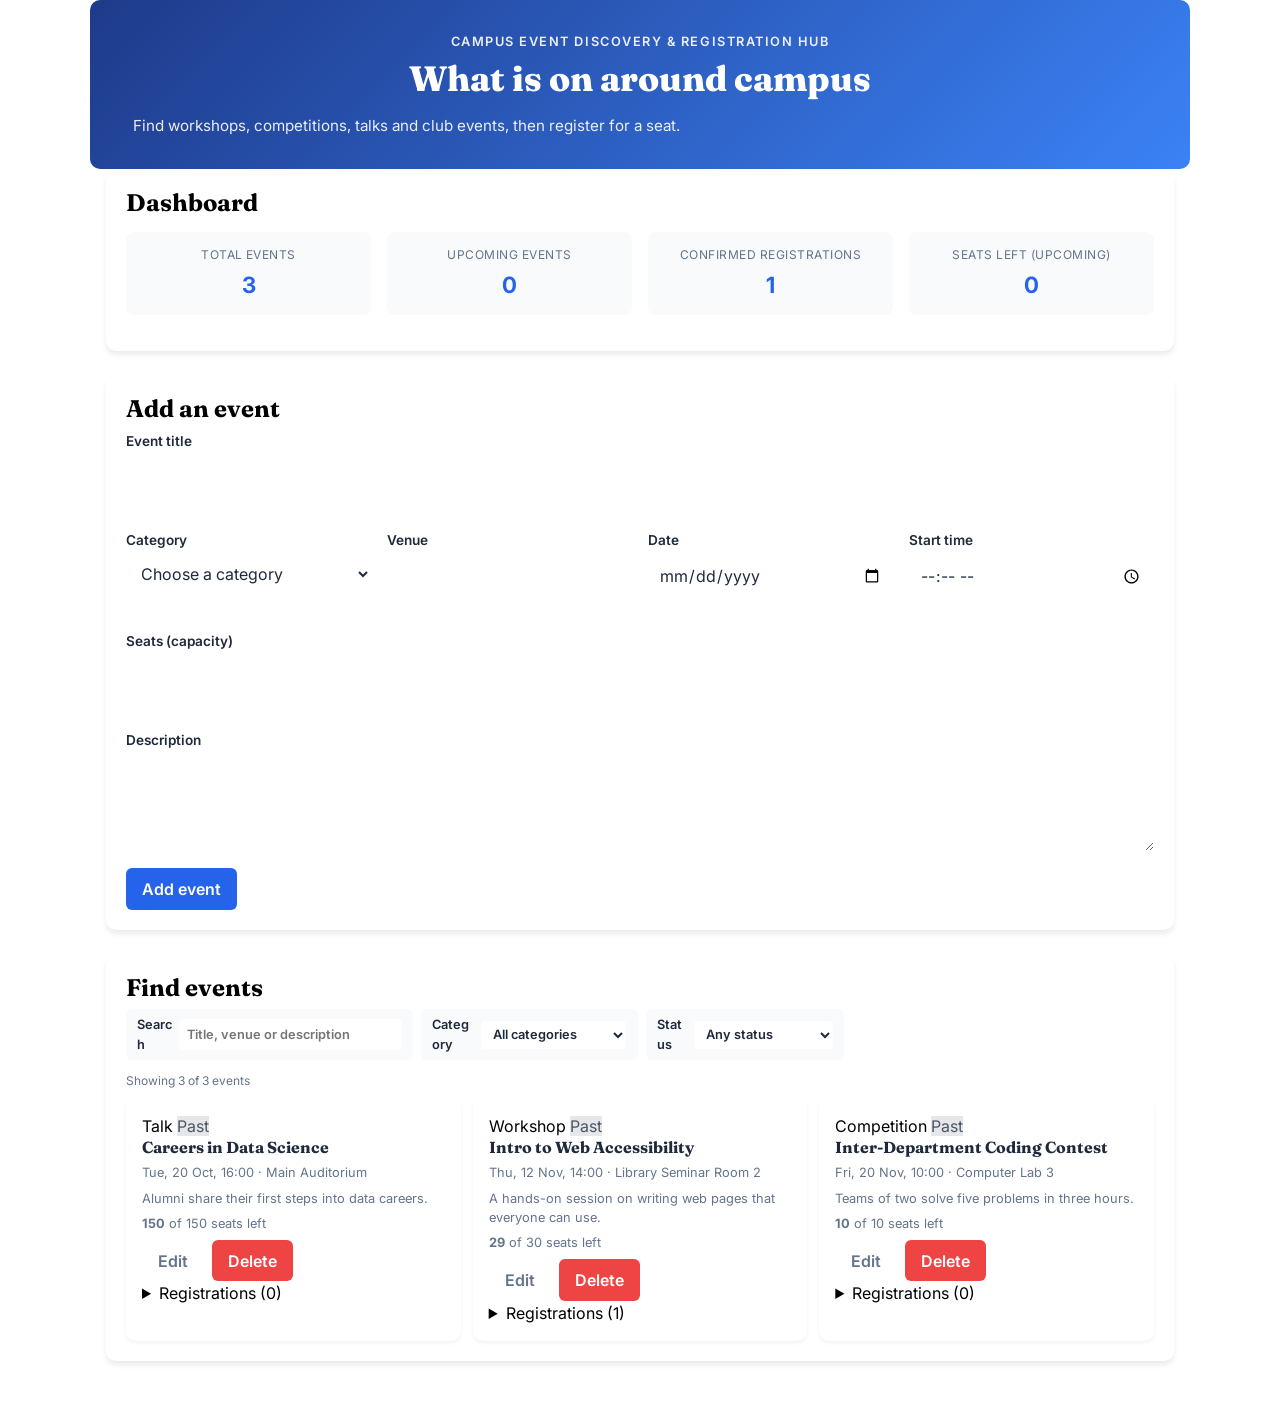
==== index.html @ 40c3afa5 "CSE326 CA1: Added About page as modal dialog" ====
<!doctype html>
<html lang="en">
<head>
  <meta charset="utf-8">
  <meta name="viewport" content="width=device-width, initial-scale=1">
  <title>Campus Event Hub</title>
  <link rel="preconnect" href="https://fonts.googleapis.com">
  <link rel="preconnect" href="https://fonts.gstatic.com" crossorigin>
  <link href="https://fonts.googleapis.com/css2?family=Fraunces:wght@600;800&family=Inter:wght@400;600&display=swap" rel="stylesheet">
  <link rel="stylesheet" href="style.css">
</head>
<body>

  <header class="site-header">
    <p class="eyebrow">Campus Event Discovery &amp; Registration Hub</p>
    <h1>What is on around campus</h1>
    <p class="intro">Find workshops, competitions, talks and club events, then register for a seat.</p>
  </header>

  <main>

    <!-- Dashboard: summary numbers, updated by script.js -->
    <section class="panel" aria-labelledby="dashboard-heading">
      <h2 id="dashboard-heading">Dashboard</h2>
      <dl class="stats">
        <div class="stat"><dt>Total events</dt><dd id="stat-total">0</dd></div>
        <div class="stat"><dt>Upcoming events</dt><dd id="stat-upcoming">0</dd></div>
        <div class="stat"><dt>Confirmed registrations</dt><dd id="stat-registrations">0</dd></div>
        <div class="stat"><dt>Seats left (upcoming)</dt><dd id="stat-seats">0</dd></div>
      </dl>
    </section>

    <!-- Form for adding and editing events -->
    <section class="panel" aria-labelledby="form-heading">
      <h2 id="form-heading">Add an event</h2>
      <form id="event-form" novalidate>
        <div class="field-grid">

          <div class="field wide">
            <label for="event-title">Event title</label>
            <input id="event-title" name="title" type="text" maxlength="80">
            <p class="error" id="error-title"></p>
          </div>

          <div class="field">
            <label for="event-category">Category</label>
            <select id="event-category" name="category">
              <option value="">Choose a category</option>
              <option>Workshop</option>
              <option>Competition</option>
              <option>Talk</option>
              <option>Club event</option>
            </select>
            <p class="error" id="error-category"></p>
          </div>

          <div class="field">
            <label for="event-venue">Venue</label>
            <input id="event-venue" name="venue" type="text" maxlength="80">
            <p class="error" id="error-venue"></p>
          </div>

          <div class="field">
            <label for="event-date">Date</label>
            <input id="event-date" name="date" type="date">
            <p class="error" id="error-date"></p>
          </div>

          <div class="field">
            <label for="event-time">Start time</label>
            <input id="event-time" name="time" type="time">
            <p class="error" id="error-time"></p>
          </div>

          <div class="field">
            <label for="event-capacity">Seats (capacity)</label>
            <input id="event-capacity" name="capacity" type="number" min="1" max="1000" step="1">
            <p class="error" id="error-capacity"></p>
          </div>

          <div class="field wide">
            <label for="event-description">Description</label>
            <textarea id="event-description" name="description" maxlength="500"></textarea>
            <p class="error" id="error-description"></p>
          </div>

        </div>

        <div class="actions">
          <button type="submit" class="btn primary" id="save-button">Add event</button>
          <button type="button" class="btn ghost" id="cancel-edit" hidden>Cancel edit</button>
        </div>
      </form>
    </section>

    <!-- Search and filters, then the event list -->
    <section class="panel" aria-labelledby="list-heading">
      <h2 id="list-heading">Find events</h2>
      <div class="filters">
        <label>Search
          <input id="search" type="search" placeholder="Title, venue or description">
        </label>
        <label>Category
          <select id="filter-category">
            <option value="">All categories</option>
            <option>Workshop</option>
            <option>Competition</option>
            <option>Talk</option>
            <option>Club event</option>
          </select>
        </label>
        <label>Status
          <select id="filter-status">
            <option value="">Any status</option>
            <option>Open</option>
            <option>Almost full</option>
            <option>Full</option>
            <option>Past</option>
          </select>
        </label>
      </div>
      <p id="result-count" class="muted" aria-live="polite"></p>
      <div id="event-list" class="event-list"></div>
    </section>

  </main>

  <!-- Short success and error messages -->
  <div id="message" class="toast" role="status" aria-live="polite" hidden></div>

  <script src="script.js"></script>
</body>
</html>

  <!-- About modal (hidden by default) -->
  <div id="about-modal" class="modal" role="dialog" aria-modal="true" aria-labelledby="about-title" hidden>
    <div class="modal-backdrop"></div>
    <div class="modal-content">
      <header class="modal-header">
        <h2 id="about-title">About Campus Event Hub</h2>
        <button class="icon-btn" aria-label="Close modal" id="close-about">×</button>
      </header>
      <section class="modal-body">
        <p><strong>What is this?</strong> A simple, responsive web app that lists campus events and lets students register for a seat.</p>
        <p><strong>Who built it?</strong> CSE326 team — 3 members working together on Problem Statement–Based Project 1.</p>
        <p><strong>Technologies used?</strong> Plain HTML5, CSS3, and vanilla JavaScript (no frameworks).</p>
        <p><strong>Features?</strong> Search, filter by category/status, real-time capacity tracking, registration management, and responsive design for mobile/tablet/desktop.</p>
        <p><strong>How to use?</strong> Open <code>index.html</code> in your browser. Add an event in the form, then register for a seat using your student ID.</p>
      </section>
      <footer class="modal-footer">
        <button class="btn primary" id="save-about">Got it</button>
      </footer>
    </div>
  </div>
---- style.css ----
/* style.css
   Layout, colours and responsive rules.
   Mobile first: the base styles are for phones. Bigger screens add rules
   inside the @media blocks at the bottom of this file. */

:root {
  --bg: #f8fafc;
  --card: #ffffff;
  --text: #1e293b;
  --muted: #64748b;
  --primary: #2563eb;
  --primary-hover: #1d4ed8;
  --danger: #ef4444;
  --success: #22c55e;
  --radius: 10px;
  --shadow: 0 4px 6px -1px rgba(15, 23, 42, 0.1);
  --gap: 1rem;
  --font-heading: 'Fraunces', Georgia, serif;
  --font-body: 'Inter', system-ui, sans-serif;
}

* {
  box-sizing: border-box;
}

body {
  margin: 0;
  background: var(--paper);
  color: var(--ink);
  font-family: 'Inter', system-ui, sans-serif;
  line-height: 1.5;
  overflow-wrap: anywhere;
}

h1,
h2,
h3 {
  font-family: 'Fraunces', Georgia, serif;
  line-height: 1.15;
  margin: 0 0 0.5rem;
}

h1 {
  font-size: clamp(2rem, 1.2rem + 3vw, 3.2rem);
}

h2 {
  font-size: 1.5rem;
}

h3 {
  font-size: 1.25rem;
}

/* ---------- Header ---------- */

.site-header {
  max-width: 1100px;
  margin: 0 auto;
  padding: 2rem 1rem 1rem;
  background: linear-gradient(135deg, #1e3a8a 0%, #3b82f6 100%);
  color: white;
  border-radius: var(--radius);
  text-align: center;
}

.site-header .eyebrow {
  margin: 0 0 0.5rem;
  font-size: 0.8rem;
  font-weight: 600;
  letter-spacing: 0.12em;
  text-transform: uppercase;
  opacity: 0.9;
}

.site-header h1 {
  font-family: var(--font-heading);
  font-size: 2.2rem;
  font-weight: 800;
  margin: 0 0 0.25rem;
}

.site-header .intro {
  max-width: 60ch;
  color: rgba(255,255,255,0.9);
  font-size: 0.95rem;
}

/* ---------- Page sections ---------- */

main {
  max-width: 1100px;
  margin: 0 auto;
  padding: 0 1rem 3rem;
  display: grid;
  gap: 1.5rem;
}

.panel {
  background: var(--card);
  border: 2px solid var(--ink);
  border-radius: var(--radius);
  box-shadow: var(--shadow);
  padding: 1.25rem;
}

/* ---------- Dashboard ---------- */

.stats {
  display: grid;
  grid-template-columns: repeat(auto-fit, minmax(140px, 1fr));
  gap: var(--gap);
}

.stat {
  background: var(--bg);
  padding: 0.85rem 1rem;
  border-radius: 8px;
  border: 1px solid var(--border);
  text-align: center;
}

.stat dt {
  font-size: 0.75rem;
  color: var(--muted);
  text-transform: uppercase;
  letter-spacing: 0.04em;
  margin-bottom: 0.25rem;
}

.stat dd {
  margin: 0;
  font-weight: 700;
  font-size: 1.4rem;
  color: var(--primary);
}

/* ---------- Forms ---------- */

.field-grid {
  display: grid;
  gap: var(--gap);
  grid-template-columns: repeat(auto-fit, minmax(200px, 1fr));
}

.field-grid .wide {
  grid-column: 1 / -1;
}

.field {
  display: flex;
  flex-direction: column;
  gap: 0.25rem;
}

label {
  font-weight: 600;
  font-size: 0.85rem;
  color: var(--text);
}

input,
select,
textarea {
  width: 100%;
  padding: 0.55rem 0.7rem;
  font: inherit;
  color: var(--text);
  background: var(--card);
  border: 1px solid var(--border);
  border-radius: 6px;
  transition: border-color 0.15s, box-shadow 0.15s;
}

textarea {
  min-height: 6rem;
  resize: vertical;
}

input:focus,
select:focus,
textarea:focus {
  outline: none;
  border-color: var(--primary);
  box-shadow: 0 0 0 3px rgba(37, 99, 235, 0.1);
}

input[aria-invalid="true"],
textarea[aria-invalid="true"],
select[aria-invalid="true"] {
  border-color: var(--danger);
  background: #fef2f2;
}

.error {
  min-height: 1.1em;
  margin: 0;
  font-size: 0.75rem;
  color: var(--danger);
}

.actions,
.card-actions,
.filters {
  display: flex;
  flex-wrap: wrap;
  gap: 0.5rem;
}

/* ---------- Buttons ---------- */

.btn {
  padding: 0.55rem 1rem;
  font: inherit;
  font-weight: 600;
  color: white;
  background: var(--primary);
  border: none;
  border-radius: 6px;
  cursor: pointer;
  transition: background 0.15s, transform 0.1s;
}

.btn:hover {
  background: var(--primary-hover);
  transform: translateY(-1px);
}

.btn:active {
  transform: translateY(0);
}

.btn.primary {
  background: var(--primary);
}

.btn.ghost {
  background: transparent;
  color: var(--muted);
  border: 1px solid var(--border);
}

.btn.ghost:hover {
  background: var(--bg);
  color: var(--text);
}

.btn.danger {
  background: var(--danger);
  color: white;
}

.btn:disabled {
  opacity: 0.6;
  cursor: not-allowed;
}

/* ---------- Search and filters ---------- */

.filters label {
  display: inline-flex;
  align-items: center;
  gap: 0.4rem;
  font-size: 0.8rem;
  color: var(--text);
  background: var(--bg);
  padding: 0.4rem 0.7rem;
  border-radius: 6px;
  border: 1px solid var(--border);
}

.filters input,
.filters select {
  padding: 0.35rem 0.5rem;
  border-radius: 4px;
  border: 1px solid var(--border);
  font-size: 0.8rem;
  min-width: 130px;
}

#result-count {
  font-size: 0.75rem;
  color: var(--muted);
  margin-bottom: 0.5rem;
}

/* ---------- Event cards ---------- */

.event-list {
  display: grid;
  gap: 0.75rem;
  grid-template-columns: repeat(auto-fill, minmax(280px, 1fr));
}

.event-card {
  background: var(--card);
  border: 1px solid var(--border);
  border-radius: var(--radius);
  padding: 1rem;
  box-shadow: 0 2px 4px rgba(0,0,0,0.05);
  transition: box-shadow 0.15s, transform 0.1s;
}

.event-card:hover {
  box-shadow: 0 4px 12px rgba(0,0,0,0.1);
  transform: translateY(-2px);
}

.event-card .status-badge {
  display: inline-block;
  padding: 0.18rem 0.55rem;
  border-radius: 999px;
  font-size: 0.65rem;
  font-weight: 600;
  text-transform: uppercase;
  letter-spacing: 0.04em;
  margin-bottom: 0.5rem;
}

.status-open { background: #dcfce7; color: #166534; }
.status-almost { background: #fef3c7; color: #92400e; }
.status-full { background: #fee2e2; color: #991b1b; }
.status-past { background: #e5e7eb; color: #4b5563; }

.event-card .category-badge {
  font-size: 0.65rem;
  padding: 0.15rem 0.5rem;
  border-radius: 999px;
  background: #eff6ff;
  color: #1e40af;
  display: inline-block;
  margin-bottom: 0.4rem;
}

.event-card h3 {
  font-family: var(--font-heading);
  font-size: 1rem;
  font-weight: 700;
  margin: 0 0 0.3rem;
  color: #1e293b;
}

.event-meta {
  font-size: 0.75rem;
  color: var(--muted);
  display: flex;
  flex-wrap: wrap;
  gap: 0.7rem;
  margin-bottom: 0.5rem;
}

.event-meta span {
  display: flex;
  align-items: center;
  gap: 0.25rem;
}

.event-card p {
  font-size: 0.8rem;
  color: var(--muted);
  margin: 0.4rem 0;
}

.event-footer {
  display: flex;
  justify-content: space-between;
  align-items: center;
  margin-top: 0.6rem;
  padding-top: 0.6rem;
  border-top: 1px solid var(--border);
  font-size: 0.75rem;
}

.event-footer .seats {
  color: var(--muted);
}

.event-footer button {
  padding: 0.35rem 0.7rem;
  font-size: 0.75rem;
  border-radius: 4px;
  border: none;
  cursor: pointer;
  font-weight: 500;
  transition: all 0.15s;
}

.btn-register {
  background: var(--primary);
  color: white;
}

.btn-register:hover {
  background: var(--primary-hover);
}

.btn-register:disabled {
  background: var(--border);
  cursor: not-allowed;
}

.empty {
  padding: 1rem;
  text-align: center;
  color: var(--muted);
  border: 1px dashed var(--border);
  border-radius: var(--radius);
  grid-column: 1 / -1;
}

/* Toast message */
.toast {
  position: fixed;
  bottom: 1.5rem;
  right: 1.5rem;
  background: #1e293b;
  color: white;
  padding: 0.75rem 1.25rem;
  border-radius: 8px;
  font-size: 0.85rem;
  box-shadow: 0 10px 15px -3px rgba(0, 0, 0, 0.1);
  z-index: 2000;
  opacity: 0;
  transform: translateY(10px);
  transition: all 0.25s ease;
}

.toast.show {
  opacity: 1;
  transform: translateY(0);
}

.toast.success { background: var(--success); }
.toast.error { background: var(--danger); }

/* Footer */
.main-footer {
  text-align: center;
  padding: 1.5rem;
  font-size: 0.8rem;
  color: var(--muted);
  margin-top: 1rem;
}

/* Responsive */
@media (max-width: 600px) {
  .site-header h1 { font-size: 1.6rem; }
  .panel { padding: 1rem; }
  .field-grid { grid-template-columns: 1fr; }
  .filters { flex-direction: column; }
  .filters label { width: 100%; }
  .filters input,
  .filters select { width: 100%; }
  .event-list { grid-template-columns: 1fr; }
}

@media (min-width: 600px) {
  .event-list { grid-template-columns: repeat(2, 1fr); }
  .stats { grid-template-columns: repeat(4, 1fr); }
}

@media (min-width: 960px) {
  .event-list { grid-template-columns: repeat(3, 1fr); }
}

/* About Modal */
.modal {
  position: fixed;
  inset: 0;
  z-index: 100;
  display: flex;
  align-items: center;
  justify-content: center;
  padding: 1rem;
}

.modal[hidden] {
  display: none;
}

.modal-backdrop {
  position: absolute;
  inset: 0;
  background: rgba(15, 23, 42, 0.6);
  cursor: pointer;
}

.modal-content {
  position: relative;
  background: var(--card);
  border: 1px solid var(--border);
  border-radius: 12px;
  padding: 1.25rem;
  max-width: 520px;
  width: 100%;
  max-height: 90vh;
  overflow-y: auto;
  box-shadow: 0 18px 50px rgba(0, 0, 0, 0.35);
}

.modal-header {
  display: flex;
  align-items: center;
  justify-content: space-between;
  margin-bottom: 0.75rem;
  gap: 0.75rem;
}

.modal-header h2 {
  margin: 0;
  font-size: 1.1rem;
  font-weight: 600;
  color: var(--foreground);
}

.icon-btn {
  border: none;
  background: transparent;
  color: var(--muted-foreground);
  font-size: 1.5rem;
  cursor: pointer;
  padding: 0.15rem 0.35rem;
  border-radius: 4px;
  transition: color 0.15s, background 0.15s;
}

.icon-btn:hover {
  color: var(--foreground);
  background: rgba(15, 23, 42, 0.06);
}

.modal-body {
  font-size: 0.9rem;
  line-height: 1.6;
  color: var(--muted-foreground);
  padding-bottom: 0.75rem;
}

.modal-body code {
  font-family: ui-monospace, SFMono-Regular, Menlo, monospace;
  font-size: 0.85rem;
  background: rgba(15, 23, 42, 0.1);
  padding: 0.15rem 0.4rem;
  border-radius: 4px;
  color: var(--primary);
}

.modal-footer {
  margin-top: 0.75rem;
  text-align: right;
}

/* Focus visible for accessibility */
.modal-content:focus-visible,
.icon-btn:focus-visible,
.modal-footer button:focus-visible {
  outline: 2px solid var(--primary);
  outline-offset: 2px;
}
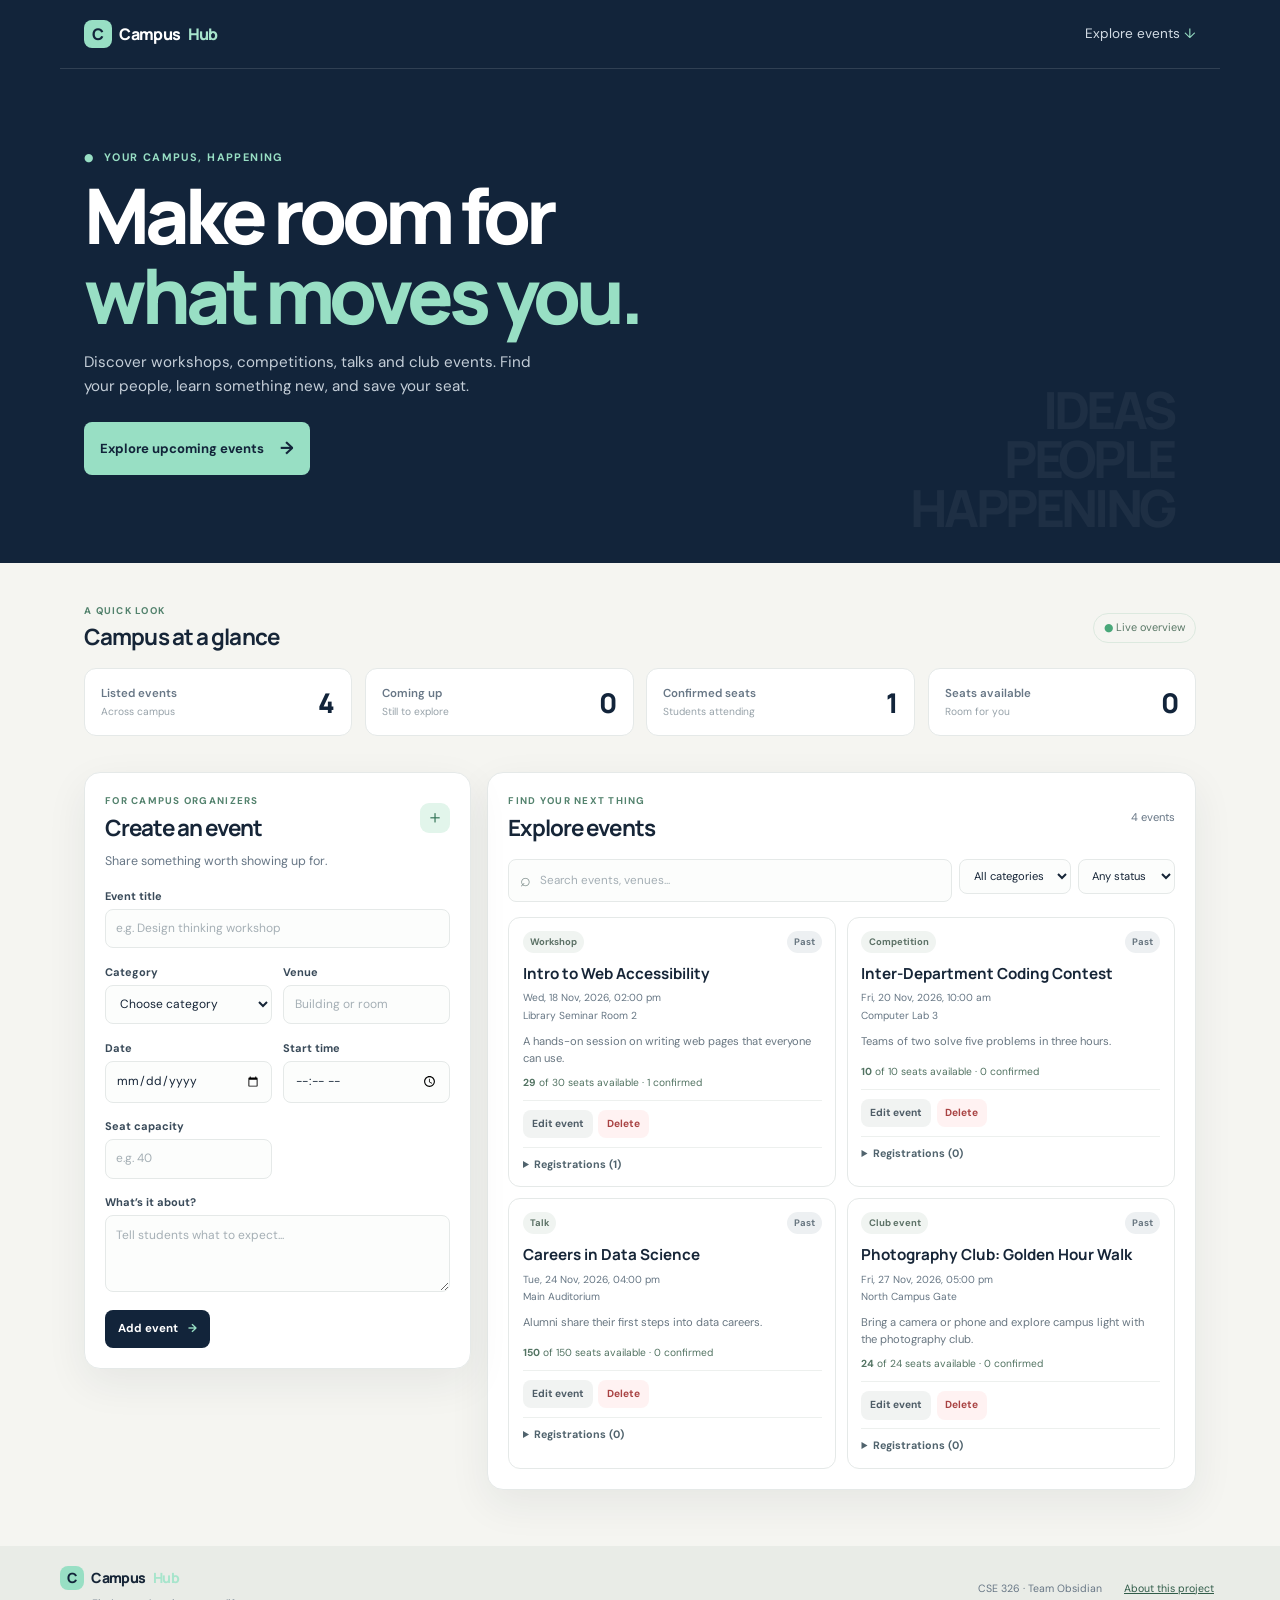
==== commit f958da8c: "Complete beginner-friendly campus event hub" ====
--- a/index.html
+++ b/index.html
@@ -3,152 +3,44 @@
 <head>
   <meta charset="utf-8">
   <meta name="viewport" content="width=device-width, initial-scale=1">
-  <title>Campus Event Hub</title>
+  <meta name="theme-color" content="#12243a">
+  <meta name="description" content="Discover campus events and reserve your place.">
+  <title>CampusHub | Campus Event Discovery</title>
   <link rel="preconnect" href="https://fonts.googleapis.com">
   <link rel="preconnect" href="https://fonts.gstatic.com" crossorigin>
-  <link href="https://fonts.googleapis.com/css2?family=Fraunces:wght@600;800&family=Inter:wght@400;600&display=swap" rel="stylesheet">
+  <link href="https://fonts.googleapis.com/css2?family=DM+Sans:wght@400;500;600;700&family=Manrope:wght@500;600;700;800&display=swap" rel="stylesheet">
   <link rel="stylesheet" href="style.css">
 </head>
 <body>
-
   <header class="site-header">
-    <p class="eyebrow">Campus Event Discovery &amp; Registration Hub</p>
-    <h1>What is on around campus</h1>
-    <p class="intro">Find workshops, competitions, talks and club events, then register for a seat.</p>
+    <nav class="nav"><a class="brand" href="#top"><span class="brand-mark">C</span>Campus<span class="brand-light">Hub</span></a><a href="#events">Explore events <span aria-hidden="true">↓</span></a></nav>
+    <div class="hero" id="top"><p class="eyebrow">● &nbsp;YOUR CAMPUS, HAPPENING</p><h1>Make room for<br><span>what moves you.</span></h1><p class="hero-copy">Discover workshops, competitions, talks and club events. Find your people, learn something new, and save your seat.</p><a class="hero-cta" href="#events">Explore upcoming events <span>→</span></a><div class="hero-decoration" aria-hidden="true">IDEAS<br>PEOPLE<br>HAPPENING</div></div>
   </header>
-
-  <main>
-
-    <!-- Dashboard: summary numbers, updated by script.js -->
-    <section class="panel" aria-labelledby="dashboard-heading">
-      <h2 id="dashboard-heading">Dashboard</h2>
-      <dl class="stats">
-        <div class="stat"><dt>Total events</dt><dd id="stat-total">0</dd></div>
-        <div class="stat"><dt>Upcoming events</dt><dd id="stat-upcoming">0</dd></div>
-        <div class="stat"><dt>Confirmed registrations</dt><dd id="stat-registrations">0</dd></div>
-        <div class="stat"><dt>Seats left (upcoming)</dt><dd id="stat-seats">0</dd></div>
-      </dl>
+  <main class="page-shell">
+    <section class="dashboard" aria-labelledby="dashboard-heading"><div class="section-heading"><div><p class="kicker">A QUICK LOOK</p><h2 id="dashboard-heading">Campus at a glance</h2></div><span class="live-label">● Live overview</span></div>
+      <dl class="stats"><div class="stat"><dt>Listed events</dt><dd id="stat-total">0</dd><span>Across campus</span></div><div class="stat"><dt>Coming up</dt><dd id="stat-upcoming">0</dd><span>Still to explore</span></div><div class="stat"><dt>Confirmed seats</dt><dd id="stat-registrations">0</dd><span>Students attending</span></div><div class="stat"><dt>Seats available</dt><dd id="stat-seats">0</dd><span>Room for you</span></div></dl>
     </section>
-
-    <!-- Form for adding and editing events -->
-    <section class="panel" aria-labelledby="form-heading">
-      <h2 id="form-heading">Add an event</h2>
-      <form id="event-form" novalidate>
-        <div class="field-grid">
-
-          <div class="field wide">
-            <label for="event-title">Event title</label>
-            <input id="event-title" name="title" type="text" maxlength="80">
-            <p class="error" id="error-title"></p>
-          </div>
-
-          <div class="field">
-            <label for="event-category">Category</label>
-            <select id="event-category" name="category">
-              <option value="">Choose a category</option>
-              <option>Workshop</option>
-              <option>Competition</option>
-              <option>Talk</option>
-              <option>Club event</option>
-            </select>
-            <p class="error" id="error-category"></p>
-          </div>
-
-          <div class="field">
-            <label for="event-venue">Venue</label>
-            <input id="event-venue" name="venue" type="text" maxlength="80">
-            <p class="error" id="error-venue"></p>
-          </div>
-
-          <div class="field">
-            <label for="event-date">Date</label>
-            <input id="event-date" name="date" type="date">
-            <p class="error" id="error-date"></p>
-          </div>
-
-          <div class="field">
-            <label for="event-time">Start time</label>
-            <input id="event-time" name="time" type="time">
-            <p class="error" id="error-time"></p>
-          </div>
-
-          <div class="field">
-            <label for="event-capacity">Seats (capacity)</label>
-            <input id="event-capacity" name="capacity" type="number" min="1" max="1000" step="1">
-            <p class="error" id="error-capacity"></p>
-          </div>
-
-          <div class="field wide">
-            <label for="event-description">Description</label>
-            <textarea id="event-description" name="description" maxlength="500"></textarea>
-            <p class="error" id="error-description"></p>
-          </div>
-
-        </div>
-
-        <div class="actions">
-          <button type="submit" class="btn primary" id="save-button">Add event</button>
-          <button type="button" class="btn ghost" id="cancel-edit" hidden>Cancel edit</button>
-        </div>
-      </form>
+    <section class="content-grid" aria-label="Manage and discover events">
+      <section class="panel form-panel" aria-labelledby="form-heading"><div class="section-heading"><div><p class="kicker">FOR CAMPUS ORGANIZERS</p><h2 id="form-heading">Create an event</h2></div><span class="plus">＋</span></div><p class="panel-intro">Share something worth showing up for.</p>
+        <form id="event-form" novalidate><div class="field-grid">
+          <div class="field wide"><label for="event-title">Event title</label><input id="event-title" name="title" maxlength="80" placeholder="e.g. Design thinking workshop"><p class="error" id="error-title"></p></div>
+          <div class="field"><label for="event-category">Category</label><select id="event-category" name="category"><option value="">Choose category</option><option>Workshop</option><option>Competition</option><option>Talk</option><option>Club event</option></select><p class="error" id="error-category"></p></div>
+          <div class="field"><label for="event-venue">Venue</label><input id="event-venue" name="venue" maxlength="80" placeholder="Building or room"><p class="error" id="error-venue"></p></div>
+          <div class="field"><label for="event-date">Date</label><input id="event-date" name="date" type="date"><p class="error" id="error-date"></p></div>
+          <div class="field"><label for="event-time">Start time</label><input id="event-time" name="time" type="time"><p class="error" id="error-time"></p></div>
+          <div class="field"><label for="event-capacity">Seat capacity</label><input id="event-capacity" name="capacity" type="number" min="1" max="1000" placeholder="e.g. 40"><p class="error" id="error-capacity"></p></div>
+          <div class="field wide"><label for="event-description">What’s it about?</label><textarea id="event-description" name="description" maxlength="500" rows="3" placeholder="Tell students what to expect..."></textarea><p class="error" id="error-description"></p></div>
+        </div><div class="form-actions"><button class="btn primary" id="save-button" type="submit">Add event <span>→</span></button><button class="btn secondary" id="cancel-edit" type="button" hidden>Cancel edit</button></div></form>
+      </section>
+      <section class="panel events-panel" id="events" aria-labelledby="events-heading"><div class="section-heading"><div><p class="kicker">FIND YOUR NEXT THING</p><h2 id="events-heading">Explore events</h2></div><span class="event-count" id="result-count" aria-live="polite"></span></div>
+        <div class="filters"><label class="search-field"><span aria-hidden="true">⌕</span><input id="search" type="search" placeholder="Search events, venues..." aria-label="Search events"></label><label><span class="sr-only">Filter category</span><select id="filter-category"><option value="">All categories</option><option>Workshop</option><option>Competition</option><option>Talk</option><option>Club event</option></select></label><label><span class="sr-only">Filter status</span><select id="filter-status"><option value="">Any status</option><option>Open</option><option>Almost full</option><option>Full</option><option>Past</option></select></label></div>
+        <div id="event-list" class="event-list" aria-live="polite"></div>
+      </section>
     </section>
-
-    <!-- Search and filters, then the event list -->
-    <section class="panel" aria-labelledby="list-heading">
-      <h2 id="list-heading">Find events</h2>
-      <div class="filters">
-        <label>Search
-          <input id="search" type="search" placeholder="Title, venue or description">
-        </label>
-        <label>Category
-          <select id="filter-category">
-            <option value="">All categories</option>
-            <option>Workshop</option>
-            <option>Competition</option>
-            <option>Talk</option>
-            <option>Club event</option>
-          </select>
-        </label>
-        <label>Status
-          <select id="filter-status">
-            <option value="">Any status</option>
-            <option>Open</option>
-            <option>Almost full</option>
-            <option>Full</option>
-            <option>Past</option>
-          </select>
-        </label>
-      </div>
-      <p id="result-count" class="muted" aria-live="polite"></p>
-      <div id="event-list" class="event-list"></div>
-    </section>
-
   </main>
-
-  <!-- Short success and error messages -->
+  <footer class="site-footer"><div><a class="brand footer-brand" href="#top"><span class="brand-mark">C</span>Campus<span class="brand-light">Hub</span></a><p>Find your place in campus life.</p></div><div class="footer-right"><span>CSE 326 · Team Obsidian</span><button type="button" class="footer-link" id="open-about">About this project</button></div></footer>
   <div id="message" class="toast" role="status" aria-live="polite" hidden></div>
-
+  <div id="about-modal" class="modal" role="dialog" aria-modal="true" aria-labelledby="about-title" hidden><button class="modal-backdrop" type="button" aria-label="Close dialog"></button><section class="modal-content"><div class="modal-header"><div><p class="kicker">CSE 326 · PROJECT</p><h2 id="about-title">About CampusHub</h2></div><button class="icon-btn" type="button" id="close-about" aria-label="Close">×</button></div><p>A responsive campus event discovery and registration hub for workshops, competitions, talks and club events.</p><h3>Team Obsidian</h3><ul class="team-list"><li>Akshay R Pillai <span>12606521</span></li><li>Arshad Hasanulbanna <span>12610513</span></li><li>Rishabh Kumar <span>12612282</span></li></ul><p class="modal-note">Built with HTML, CSS and JavaScript. Event data is saved in this browser; it is not shared between devices.</p></section></div>
   <script src="script.js"></script>
 </body>
 </html>
-
-  <!-- About modal (hidden by default) -->
-  <div id="about-modal" class="modal" role="dialog" aria-modal="true" aria-labelledby="about-title" hidden>
-    <div class="modal-backdrop"></div>
-    <div class="modal-content">
-      <header class="modal-header">
-        <h2 id="about-title">About Campus Event Hub</h2>
-        <button class="icon-btn" aria-label="Close modal" id="close-about">×</button>
-      </header>
-      <section class="modal-body">
-        <p><strong>What is this?</strong> A simple, responsive web app that lists campus events and lets students register for a seat.</p>
-        <p><strong>Who built it?</strong> CSE326 team — 3 members working together on Problem Statement–Based Project 1.</p>
-        <p><strong>Technologies used?</strong> Plain HTML5, CSS3, and vanilla JavaScript (no frameworks).</p>
-        <p><strong>Features?</strong> Search, filter by category/status, real-time capacity tracking, registration management, and responsive design for mobile/tablet/desktop.</p>
-        <p><strong>How to use?</strong> Open <code>index.html</code> in your browser. Add an event in the form, then register for a seat using your student ID.</p>
-      </section>
-      <footer class="modal-footer">
-        <button class="btn primary" id="save-about">Got it</button>
-      </footer>
-    </div>
-  </div>
--- a/style.css
+++ b/style.css
@@ -1,559 +1,6 @@
-/* style.css
-   Layout, colours and responsive rules.
-   Mobile first: the base styles are for phones. Bigger screens add rules
-   inside the @media blocks at the bottom of this file. */
-
-:root {
-  --bg: #f8fafc;
-  --card: #ffffff;
-  --text: #1e293b;
-  --muted: #64748b;
-  --primary: #2563eb;
-  --primary-hover: #1d4ed8;
-  --danger: #ef4444;
-  --success: #22c55e;
-  --radius: 10px;
-  --shadow: 0 4px 6px -1px rgba(15, 23, 42, 0.1);
-  --gap: 1rem;
-  --font-heading: 'Fraunces', Georgia, serif;
-  --font-body: 'Inter', system-ui, sans-serif;
-}
-
-* {
-  box-sizing: border-box;
-}
-
-body {
-  margin: 0;
-  background: var(--paper);
-  color: var(--ink);
-  font-family: 'Inter', system-ui, sans-serif;
-  line-height: 1.5;
-  overflow-wrap: anywhere;
-}
-
-h1,
-h2,
-h3 {
-  font-family: 'Fraunces', Georgia, serif;
-  line-height: 1.15;
-  margin: 0 0 0.5rem;
-}
-
-h1 {
-  font-size: clamp(2rem, 1.2rem + 3vw, 3.2rem);
-}
-
-h2 {
-  font-size: 1.5rem;
-}
-
-h3 {
-  font-size: 1.25rem;
-}
-
-/* ---------- Header ---------- */
-
-.site-header {
-  max-width: 1100px;
-  margin: 0 auto;
-  padding: 2rem 1rem 1rem;
-  background: linear-gradient(135deg, #1e3a8a 0%, #3b82f6 100%);
-  color: white;
-  border-radius: var(--radius);
-  text-align: center;
-}
-
-.site-header .eyebrow {
-  margin: 0 0 0.5rem;
-  font-size: 0.8rem;
-  font-weight: 600;
-  letter-spacing: 0.12em;
-  text-transform: uppercase;
-  opacity: 0.9;
-}
-
-.site-header h1 {
-  font-family: var(--font-heading);
-  font-size: 2.2rem;
-  font-weight: 800;
-  margin: 0 0 0.25rem;
-}
-
-.site-header .intro {
-  max-width: 60ch;
-  color: rgba(255,255,255,0.9);
-  font-size: 0.95rem;
-}
-
-/* ---------- Page sections ---------- */
-
-main {
-  max-width: 1100px;
-  margin: 0 auto;
-  padding: 0 1rem 3rem;
-  display: grid;
-  gap: 1.5rem;
-}
-
-.panel {
-  background: var(--card);
-  border: 2px solid var(--ink);
-  border-radius: var(--radius);
-  box-shadow: var(--shadow);
-  padding: 1.25rem;
-}
-
-/* ---------- Dashboard ---------- */
-
-.stats {
-  display: grid;
-  grid-template-columns: repeat(auto-fit, minmax(140px, 1fr));
-  gap: var(--gap);
-}
-
-.stat {
-  background: var(--bg);
-  padding: 0.85rem 1rem;
-  border-radius: 8px;
-  border: 1px solid var(--border);
-  text-align: center;
-}
-
-.stat dt {
-  font-size: 0.75rem;
-  color: var(--muted);
-  text-transform: uppercase;
-  letter-spacing: 0.04em;
-  margin-bottom: 0.25rem;
-}
-
-.stat dd {
-  margin: 0;
-  font-weight: 700;
-  font-size: 1.4rem;
-  color: var(--primary);
-}
-
-/* ---------- Forms ---------- */
-
-.field-grid {
-  display: grid;
-  gap: var(--gap);
-  grid-template-columns: repeat(auto-fit, minmax(200px, 1fr));
-}
-
-.field-grid .wide {
-  grid-column: 1 / -1;
-}
-
-.field {
-  display: flex;
-  flex-direction: column;
-  gap: 0.25rem;
-}
-
-label {
-  font-weight: 600;
-  font-size: 0.85rem;
-  color: var(--text);
-}
-
-input,
-select,
-textarea {
-  width: 100%;
-  padding: 0.55rem 0.7rem;
-  font: inherit;
-  color: var(--text);
-  background: var(--card);
-  border: 1px solid var(--border);
-  border-radius: 6px;
-  transition: border-color 0.15s, box-shadow 0.15s;
-}
-
-textarea {
-  min-height: 6rem;
-  resize: vertical;
-}
-
-input:focus,
-select:focus,
-textarea:focus {
-  outline: none;
-  border-color: var(--primary);
-  box-shadow: 0 0 0 3px rgba(37, 99, 235, 0.1);
-}
-
-input[aria-invalid="true"],
-textarea[aria-invalid="true"],
-select[aria-invalid="true"] {
-  border-color: var(--danger);
-  background: #fef2f2;
-}
-
-.error {
-  min-height: 1.1em;
-  margin: 0;
-  font-size: 0.75rem;
-  color: var(--danger);
-}
-
-.actions,
-.card-actions,
-.filters {
-  display: flex;
-  flex-wrap: wrap;
-  gap: 0.5rem;
-}
-
-/* ---------- Buttons ---------- */
-
-.btn {
-  padding: 0.55rem 1rem;
-  font: inherit;
-  font-weight: 600;
-  color: white;
-  background: var(--primary);
-  border: none;
-  border-radius: 6px;
-  cursor: pointer;
-  transition: background 0.15s, transform 0.1s;
-}
-
-.btn:hover {
-  background: var(--primary-hover);
-  transform: translateY(-1px);
-}
-
-.btn:active {
-  transform: translateY(0);
-}
-
-.btn.primary {
-  background: var(--primary);
-}
-
-.btn.ghost {
-  background: transparent;
-  color: var(--muted);
-  border: 1px solid var(--border);
-}
-
-.btn.ghost:hover {
-  background: var(--bg);
-  color: var(--text);
-}
-
-.btn.danger {
-  background: var(--danger);
-  color: white;
-}
-
-.btn:disabled {
-  opacity: 0.6;
-  cursor: not-allowed;
-}
-
-/* ---------- Search and filters ---------- */
-
-.filters label {
-  display: inline-flex;
-  align-items: center;
-  gap: 0.4rem;
-  font-size: 0.8rem;
-  color: var(--text);
-  background: var(--bg);
-  padding: 0.4rem 0.7rem;
-  border-radius: 6px;
-  border: 1px solid var(--border);
-}
-
-.filters input,
-.filters select {
-  padding: 0.35rem 0.5rem;
-  border-radius: 4px;
-  border: 1px solid var(--border);
-  font-size: 0.8rem;
-  min-width: 130px;
-}
-
-#result-count {
-  font-size: 0.75rem;
-  color: var(--muted);
-  margin-bottom: 0.5rem;
-}
-
-/* ---------- Event cards ---------- */
-
-.event-list {
-  display: grid;
-  gap: 0.75rem;
-  grid-template-columns: repeat(auto-fill, minmax(280px, 1fr));
-}
-
-.event-card {
-  background: var(--card);
-  border: 1px solid var(--border);
-  border-radius: var(--radius);
-  padding: 1rem;
-  box-shadow: 0 2px 4px rgba(0,0,0,0.05);
-  transition: box-shadow 0.15s, transform 0.1s;
-}
-
-.event-card:hover {
-  box-shadow: 0 4px 12px rgba(0,0,0,0.1);
-  transform: translateY(-2px);
-}
-
-.event-card .status-badge {
-  display: inline-block;
-  padding: 0.18rem 0.55rem;
-  border-radius: 999px;
-  font-size: 0.65rem;
-  font-weight: 600;
-  text-transform: uppercase;
-  letter-spacing: 0.04em;
-  margin-bottom: 0.5rem;
-}
-
-.status-open { background: #dcfce7; color: #166534; }
-.status-almost { background: #fef3c7; color: #92400e; }
-.status-full { background: #fee2e2; color: #991b1b; }
-.status-past { background: #e5e7eb; color: #4b5563; }
-
-.event-card .category-badge {
-  font-size: 0.65rem;
-  padding: 0.15rem 0.5rem;
-  border-radius: 999px;
-  background: #eff6ff;
-  color: #1e40af;
-  display: inline-block;
-  margin-bottom: 0.4rem;
-}
-
-.event-card h3 {
-  font-family: var(--font-heading);
-  font-size: 1rem;
-  font-weight: 700;
-  margin: 0 0 0.3rem;
-  color: #1e293b;
-}
-
-.event-meta {
-  font-size: 0.75rem;
-  color: var(--muted);
-  display: flex;
-  flex-wrap: wrap;
-  gap: 0.7rem;
-  margin-bottom: 0.5rem;
-}
-
-.event-meta span {
-  display: flex;
-  align-items: center;
-  gap: 0.25rem;
-}
-
-.event-card p {
-  font-size: 0.8rem;
-  color: var(--muted);
-  margin: 0.4rem 0;
-}
-
-.event-footer {
-  display: flex;
-  justify-content: space-between;
-  align-items: center;
-  margin-top: 0.6rem;
-  padding-top: 0.6rem;
-  border-top: 1px solid var(--border);
-  font-size: 0.75rem;
-}
-
-.event-footer .seats {
-  color: var(--muted);
-}
-
-.event-footer button {
-  padding: 0.35rem 0.7rem;
-  font-size: 0.75rem;
-  border-radius: 4px;
-  border: none;
-  cursor: pointer;
-  font-weight: 500;
-  transition: all 0.15s;
-}
-
-.btn-register {
-  background: var(--primary);
-  color: white;
-}
-
-.btn-register:hover {
-  background: var(--primary-hover);
-}
-
-.btn-register:disabled {
-  background: var(--border);
-  cursor: not-allowed;
-}
-
-.empty {
-  padding: 1rem;
-  text-align: center;
-  color: var(--muted);
-  border: 1px dashed var(--border);
-  border-radius: var(--radius);
-  grid-column: 1 / -1;
-}
-
-/* Toast message */
-.toast {
-  position: fixed;
-  bottom: 1.5rem;
-  right: 1.5rem;
-  background: #1e293b;
-  color: white;
-  padding: 0.75rem 1.25rem;
-  border-radius: 8px;
-  font-size: 0.85rem;
-  box-shadow: 0 10px 15px -3px rgba(0, 0, 0, 0.1);
-  z-index: 2000;
-  opacity: 0;
-  transform: translateY(10px);
-  transition: all 0.25s ease;
-}
-
-.toast.show {
-  opacity: 1;
-  transform: translateY(0);
-}
-
-.toast.success { background: var(--success); }
-.toast.error { background: var(--danger); }
-
-/* Footer */
-.main-footer {
-  text-align: center;
-  padding: 1.5rem;
-  font-size: 0.8rem;
-  color: var(--muted);
-  margin-top: 1rem;
-}
-
-/* Responsive */
-@media (max-width: 600px) {
-  .site-header h1 { font-size: 1.6rem; }
-  .panel { padding: 1rem; }
-  .field-grid { grid-template-columns: 1fr; }
-  .filters { flex-direction: column; }
-  .filters label { width: 100%; }
-  .filters input,
-  .filters select { width: 100%; }
-  .event-list { grid-template-columns: 1fr; }
-}
-
-@media (min-width: 600px) {
-  .event-list { grid-template-columns: repeat(2, 1fr); }
-  .stats { grid-template-columns: repeat(4, 1fr); }
-}
-
-@media (min-width: 960px) {
-  .event-list { grid-template-columns: repeat(3, 1fr); }
-}
-
-/* About Modal */
-.modal {
-  position: fixed;
-  inset: 0;
-  z-index: 100;
-  display: flex;
-  align-items: center;
-  justify-content: center;
-  padding: 1rem;
-}
-
-.modal[hidden] {
-  display: none;
-}
-
-.modal-backdrop {
-  position: absolute;
-  inset: 0;
-  background: rgba(15, 23, 42, 0.6);
-  cursor: pointer;
-}
-
-.modal-content {
-  position: relative;
-  background: var(--card);
-  border: 1px solid var(--border);
-  border-radius: 12px;
-  padding: 1.25rem;
-  max-width: 520px;
-  width: 100%;
-  max-height: 90vh;
-  overflow-y: auto;
-  box-shadow: 0 18px 50px rgba(0, 0, 0, 0.35);
-}
-
-.modal-header {
-  display: flex;
-  align-items: center;
-  justify-content: space-between;
-  margin-bottom: 0.75rem;
-  gap: 0.75rem;
-}
-
-.modal-header h2 {
-  margin: 0;
-  font-size: 1.1rem;
-  font-weight: 600;
-  color: var(--foreground);
-}
-
-.icon-btn {
-  border: none;
-  background: transparent;
-  color: var(--muted-foreground);
-  font-size: 1.5rem;
-  cursor: pointer;
-  padding: 0.15rem 0.35rem;
-  border-radius: 4px;
-  transition: color 0.15s, background 0.15s;
-}
-
-.icon-btn:hover {
-  color: var(--foreground);
-  background: rgba(15, 23, 42, 0.06);
-}
-
-.modal-body {
-  font-size: 0.9rem;
-  line-height: 1.6;
-  color: var(--muted-foreground);
-  padding-bottom: 0.75rem;
-}
-
-.modal-body code {
-  font-family: ui-monospace, SFMono-Regular, Menlo, monospace;
-  font-size: 0.85rem;
-  background: rgba(15, 23, 42, 0.1);
-  padding: 0.15rem 0.4rem;
-  border-radius: 4px;
-  color: var(--primary);
-}
-
-.modal-footer {
-  margin-top: 0.75rem;
-  text-align: right;
-}
-
-/* Focus visible for accessibility */
-.modal-content:focus-visible,
-.icon-btn:focus-visible,
-.modal-footer button:focus-visible {
-  outline: 2px solid var(--primary);
-  outline-offset: 2px;
-}
+/* CampusHub — responsive CSE326 project interface */
+:root{--ink:#162537;--muted:#687786;--paper:#f5f5f1;--card:#fff;--line:#e5e9e8;--navy:#12243a;--teal:#98dfc4;--accent:#e2f5eb;--danger:#b23b46;--success:#176c4b;--radius:16px;--shadow:0 14px 42px rgba(24,39,56,.07);--body:'DM Sans',system-ui,sans-serif;--heading:'Manrope',system-ui,sans-serif}
+*{box-sizing:border-box}html{scroll-behavior:smooth;scroll-padding-top:1rem}body{margin:0;background:var(--paper);color:var(--ink);font-family:var(--body);line-height:1.55}button,input,select,textarea{font:inherit}a{color:inherit}.site-header{background:var(--navy);color:white;overflow:hidden}.nav{max-width:1160px;margin:auto;padding:1.25rem 1.5rem;display:flex;justify-content:space-between;align-items:center;border-bottom:1px solid #ffffff20}.nav>a:last-child{color:#d3dce5;font-size:.85rem;text-decoration:none}.nav>a:last-child span{color:var(--teal)}.brand{display:inline-flex;align-items:center;gap:.45rem;text-decoration:none;font:800 1rem var(--heading);letter-spacing:-.04em}.brand-mark{width:28px;height:28px;border-radius:8px;background:var(--teal);color:var(--navy);display:grid;place-items:center}.brand-light{color:#a7e5cc}.hero{max-width:1160px;margin:auto;padding:5rem 1.5rem 5.5rem;position:relative;min-height:375px}.eyebrow,.kicker{margin:0 0 .55rem;font-size:.68rem;text-transform:uppercase;letter-spacing:.13em;font-weight:700}.eyebrow{color:var(--teal)}.hero h1{font:800 clamp(2.6rem,6vw,4.8rem)/1.04 var(--heading);letter-spacing:-.065em;margin:.6rem 0 1rem}.hero h1 span{color:var(--teal)}.hero-copy{color:#c4ced8;max-width:455px;font-size:.95rem;margin:0 0 1.5rem}.hero-cta{display:inline-flex;gap:1rem;align-items:center;background:var(--teal);color:var(--navy);padding:.8rem 1rem;border-radius:8px;text-decoration:none;font-size:.82rem;font-weight:700}.hero-cta:hover{background:#b4efd9}.hero-cta span{font-size:1.1rem}.hero-decoration{position:absolute;right:4%;bottom:2rem;text-align:right;font:800 clamp(1.6rem,4vw,3.3rem)/.95 var(--heading);letter-spacing:-.07em;color:#ffffff0d;user-select:none}.page-shell{max-width:1160px;margin:auto;padding:2.5rem 1.5rem 3.5rem}.dashboard{margin-bottom:2.25rem}.section-heading{display:flex;align-items:center;justify-content:space-between;gap:1rem;margin-bottom:1rem}.section-heading h2{margin:0;font:700 1.4rem var(--heading);letter-spacing:-.04em}.kicker{font-size:.61rem;color:#53826d;margin-bottom:.2rem}.live-label{font-size:.68rem;color:#597766;padding:.35rem .6rem;border:1px solid #dce9df;border-radius:99px}.live-label:first-letter{color:#49a779}.stats{display:grid;grid-template-columns:repeat(4,minmax(0,1fr));gap:.8rem;margin:0}.stat{background:var(--card);border:1px solid var(--line);padding:.9rem 1rem;border-radius:12px;display:grid;grid-template-columns:1fr auto;align-items:center}.stat dt{font-size:.72rem;color:var(--muted);font-weight:600}.stat dd{grid-column:2;grid-row:1/3;margin:0;font:800 1.7rem var(--heading);color:var(--navy)}.stat>span{font-size:.64rem;color:#97a2a9}.content-grid{display:grid;grid-template-columns:minmax(280px,.82fr) minmax(0,1.5fr);gap:1rem;align-items:start}.panel{background:var(--card);border:1px solid var(--line);border-radius:var(--radius);padding:1.25rem;box-shadow:var(--shadow)}.form-panel{position:sticky;top:1rem}.panel-intro{font-size:.78rem;color:var(--muted);margin:-.4rem 0 1rem}.plus{width:30px;height:30px;border-radius:9px;background:var(--accent);color:#337458;display:grid;place-items:center;font-size:1.1rem}.field-grid{display:grid;grid-template-columns:repeat(2,minmax(0,1fr));gap:.6rem .7rem}.field{min-width:0;display:flex;flex-direction:column;gap:.25rem}.field.wide{grid-column:1/-1}.field label{font-size:.69rem;font-weight:700;color:#394a59}.field input,.field select,.field textarea,.filters select,.search-field{width:100%;min-width:0;border:1px solid var(--line);background:#fcfdfc;color:var(--ink);border-radius:8px;padding:.6rem .65rem;outline:none}.field input,.field select,.field textarea{font-size:.75rem}.field input:focus,.field select:focus,.field textarea:focus,.filters select:focus,.search-field:focus-within{border-color:#74bd9c;box-shadow:0 0 0 3px #66b78f22}.field textarea{resize:vertical;min-height:72px}.field input::placeholder,.field textarea::placeholder,.search-field input::placeholder{color:#a5afb5}.field [aria-invalid=true]{border-color:var(--danger)}.error{font-size:.63rem;color:var(--danger);min-height:.1rem;margin:0}.form-actions{display:flex;gap:.5rem;margin-top:.8rem}.btn{border:0;border-radius:8px;padding:.62rem .82rem;font-size:.72rem;font-weight:700;cursor:pointer}.btn:hover{filter:brightness(.96)}.btn.primary{background:var(--navy);color:white}.btn.primary span{color:var(--teal);padding-left:.4rem}.btn.secondary{background:#f1f3f2;color:#4e5c66}.events-panel{min-width:0}.event-count{color:var(--muted);font-size:.7rem}.filters{display:grid;grid-template-columns:minmax(130px,1fr) auto auto;gap:.45rem;margin:.9rem 0}.search-field{display:flex;align-items:center;gap:.45rem;padding:.45rem .65rem;color:#82918f}.search-field>span{font-size:1.1rem}.search-field input{width:100%;min-width:0;border:0;outline:0;background:transparent;font-size:.73rem;color:var(--ink)}.filters select{font-size:.7rem;padding:.55rem .6rem}.event-list{display:grid;grid-template-columns:repeat(2,minmax(0,1fr));gap:.65rem}.event-card{min-width:0;border:1px solid var(--line);border-radius:12px;padding:.85rem;background:#fff;transition:.18s}.event-card:hover{border-color:#c6ddd0;transform:translateY(-2px);box-shadow:0 8px 22px #1827380f}.card-top{display:flex;justify-content:space-between;align-items:center;gap:.35rem;margin-bottom:.65rem}.badge,.status{font-size:.59rem;font-weight:700;padding:.23rem .45rem;border-radius:99px}.badge{background:#f0f4f1;color:#5c7166}.status-open{background:#e6f5ec;color:#28724d}.status-almost-full{background:#fff3dc;color:#9a6a15}.status-full{background:#fae8e8;color:#a34444}.status-past{background:#edf0f2;color:#687680}.event-card h3{font:700 .95rem/1.3 var(--heading);margin:0 0 .45rem}.meta{font-size:.64rem;color:#667684;margin:.12rem 0}.description{font-size:.7rem;color:#697782;line-height:1.5;margin:.55rem 0;min-height:2em}.seats{font-size:.64rem;color:#527362;margin:.55rem 0}.card-actions{display:flex;gap:.35rem;border-top:1px solid #edf0ee;padding-top:.55rem;margin-top:.55rem}.card-actions .btn{padding:.4rem .55rem;font-size:.64rem}.btn.danger{background:#fff2f2;color:#a94343}.event-card details{border-top:1px solid #edf0ee;margin-top:.55rem;padding-top:.5rem}.event-card summary{cursor:pointer;font-size:.67rem;color:#50636d;font-weight:700}.reg-list{list-style:none;padding:0;margin:.5rem 0;display:grid;gap:.3rem}.reg-list li{display:flex;align-items:center;gap:.35rem;flex-wrap:wrap;font-size:.63rem}.reg-confirmed{color:#26724c;font-weight:700}.reg-cancelled{color:#a24a4a;font-weight:700}.link-button{border:0;background:none;color:#9c4242;text-decoration:underline;cursor:pointer;font-size:.63rem}.register-form{display:grid;gap:.45rem;margin-top:.6rem;padding-top:.6rem;border-top:1px dashed var(--line)}.register-form label{display:grid;gap:.18rem;font-size:.63rem;color:#4d5d68;font-weight:600}.register-form input{width:100%;border:1px solid var(--line);border-radius:6px;padding:.4rem .5rem;font-size:.68rem}.register-form .btn{justify-self:start;padding:.45rem .62rem}.muted{font-size:.7rem;color:var(--muted)}.empty{grid-column:1/-1;text-align:center;padding:2rem 1rem;border:1px dashed #d7dfda;border-radius:10px;color:var(--muted);font-size:.78rem}.toast{position:fixed;right:1rem;bottom:1rem;z-index:30;max-width:min(420px,calc(100vw - 2rem));background:var(--navy);color:white;border-radius:9px;padding:.75rem .95rem;font-size:.75rem;box-shadow:0 10px 30px #10203033}.toast-success{background:#176c4b}.toast-error{background:#9c3840}.site-footer{background:#e9ece7;padding:1.25rem max(1.5rem,calc((100vw - 1160px)/2));display:flex;justify-content:space-between;align-items:center;gap:1rem}.footer-brand{font-size:.88rem}.footer-brand .brand-mark{width:24px;height:24px}.site-footer p{font-size:.66rem;color:var(--muted);margin:.3rem 0 0 2rem}.footer-right{display:flex;align-items:center;gap:1rem;color:var(--muted);font-size:.66rem}.footer-link{border:0;background:none;color:#315c49;text-decoration:underline;cursor:pointer;font-size:.66rem}.modal[hidden]{display:none}.modal{position:fixed;inset:0;z-index:50;display:grid;place-items:center;padding:1rem}.modal-backdrop{position:absolute;inset:0;border:0;background:#0c1b2aa6;cursor:pointer}.modal-content{position:relative;width:min(100%,460px);max-height:90vh;overflow:auto;background:white;border-radius:16px;padding:1.3rem;box-shadow:0 24px 70px #07142166}.modal-header{display:flex;justify-content:space-between;align-items:flex-start;gap:1rem;margin-bottom:.7rem}.modal-header h2{font:800 1.4rem var(--heading);margin:0}.icon-btn{border:0;background:#f0f3f2;border-radius:8px;width:32px;height:32px;font-size:1.2rem;cursor:pointer}.modal-content>p{font-size:.8rem;color:#65747f}.modal-content h3{font:700 .84rem var(--heading);margin:1rem 0 .4rem}.team-list{list-style:none;padding:0;margin:0;display:grid;gap:.35rem}.team-list li{display:flex;justify-content:space-between;gap:1rem;padding:.5rem .6rem;border-radius:7px;background:#f5f7f5;font-size:.74rem}.team-list span{color:#587564;font-variant-numeric:tabular-nums}.modal-note{border-top:1px solid var(--line);padding-top:.65rem;margin-top:.9rem;font-size:.68rem!important}.sr-only{position:absolute;width:1px;height:1px;padding:0;margin:-1px;overflow:hidden;clip:rect(0,0,0,0);white-space:nowrap;border:0}:focus-visible{outline:3px solid #65b98c;outline-offset:2px}
+@media(max-width:900px){.content-grid{grid-template-columns:1fr}.form-panel{position:static}.field-grid{grid-template-columns:repeat(3,minmax(0,1fr))}.field.wide{grid-column:span 3}}
+@media(max-width:620px){.nav{padding:1rem}.hero{padding:3.5rem 1rem 4rem;min-height:330px}.hero-copy{max-width:390px;font-size:.88rem}.hero-decoration{right:1rem;bottom:1rem;font-size:1.45rem}.page-shell{padding:1.6rem 1rem 2.5rem}.stats{grid-template-columns:repeat(2,minmax(0,1fr));gap:.5rem}.stat{padding:.75rem}.stat dd{font-size:1.45rem}.panel{padding:.95rem}.field-grid{grid-template-columns:repeat(2,minmax(0,1fr))}.field.wide{grid-column:1/-1}.filters{grid-template-columns:1fr 1fr}.search-field{grid-column:1/-1}.event-list{grid-template-columns:1fr}.site-footer{padding:1.1rem 1rem;align-items:flex-start}.footer-right{flex-direction:column;align-items:flex-end;gap:.35rem}.section-heading h2{font-size:1.2rem}}
+@media(max-width:380px){.field-grid,.filters{grid-template-columns:1fr}.field.wide,.search-field{grid-column:1}.hero-decoration{display:none}.live-label{font-size:.6rem}}
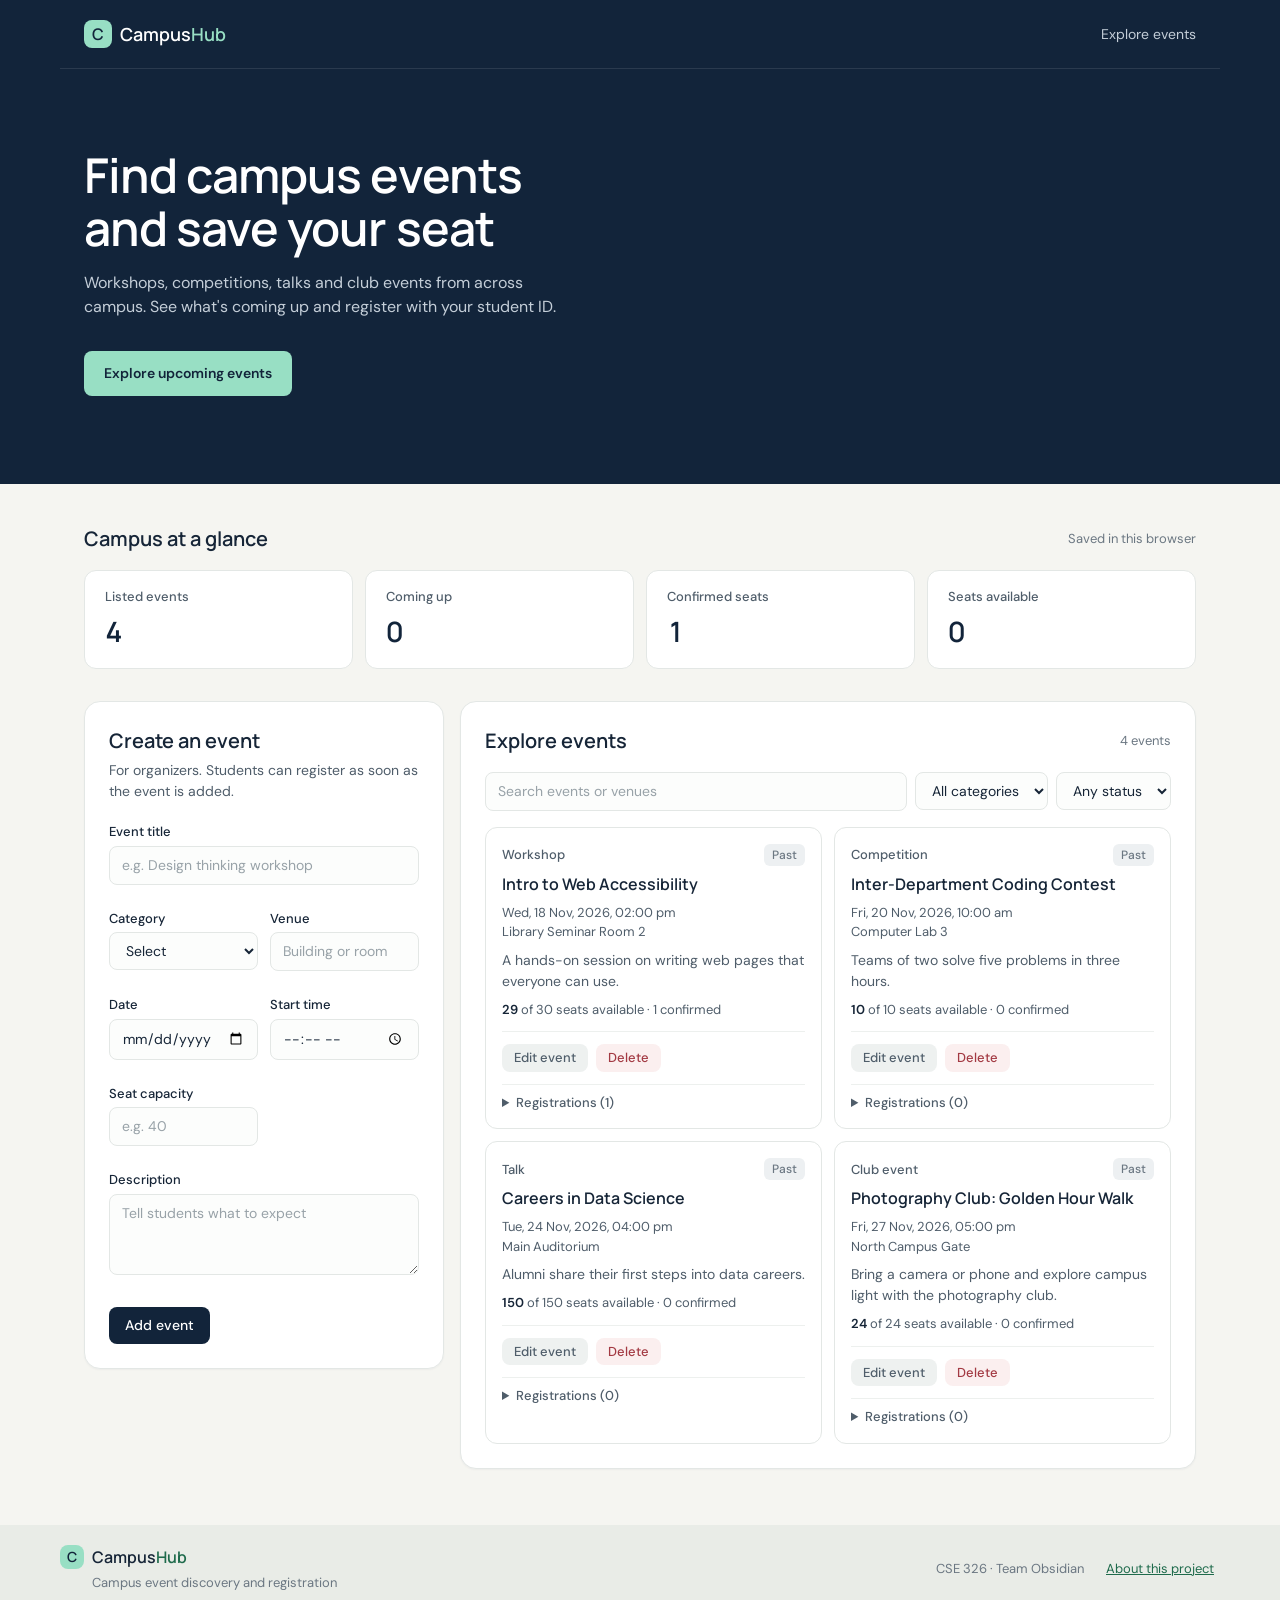
==== commit 1381275c: "refactor: simplify UI and make code readable - Rewrite style.css from one minified line into comment" ====
--- a/index.html
+++ b/index.html
@@ -4,43 +4,189 @@
   <meta charset="utf-8">
   <meta name="viewport" content="width=device-width, initial-scale=1">
   <meta name="theme-color" content="#12243a">
-  <meta name="description" content="Discover campus events and reserve your place.">
+  <meta name="description" content="Find campus events and save your seat.">
   <title>CampusHub | Campus Event Discovery</title>
   <link rel="preconnect" href="https://fonts.googleapis.com">
   <link rel="preconnect" href="https://fonts.gstatic.com" crossorigin>
-  <link href="https://fonts.googleapis.com/css2?family=DM+Sans:wght@400;500;600;700&family=Manrope:wght@500;600;700;800&display=swap" rel="stylesheet">
+  <link href="https://fonts.googleapis.com/css2?family=DM+Sans:wght@400;500;600&family=Manrope:wght@600&display=swap" rel="stylesheet">
   <link rel="stylesheet" href="style.css">
 </head>
 <body>
+
+  <!-- Header: navigation bar and hero -->
   <header class="site-header">
-    <nav class="nav"><a class="brand" href="#top"><span class="brand-mark">C</span>Campus<span class="brand-light">Hub</span></a><a href="#events">Explore events <span aria-hidden="true">↓</span></a></nav>
-    <div class="hero" id="top"><p class="eyebrow">● &nbsp;YOUR CAMPUS, HAPPENING</p><h1>Make room for<br><span>what moves you.</span></h1><p class="hero-copy">Discover workshops, competitions, talks and club events. Find your people, learn something new, and save your seat.</p><a class="hero-cta" href="#events">Explore upcoming events <span>→</span></a><div class="hero-decoration" aria-hidden="true">IDEAS<br>PEOPLE<br>HAPPENING</div></div>
+    <nav class="nav">
+      <a class="brand" href="#top"><span class="brand-mark">C</span><span>Campus<span class="brand-light">Hub</span></span></a>
+      <a class="nav-link" href="#events">Explore events</a>
+    </nav>
+
+    <div class="hero" id="top">
+      <h1>Find campus events<br>and save your seat</h1>
+      <p class="hero-copy">Workshops, competitions, talks and club events from across campus. See what's coming up and register with your student ID.</p>
+      <a class="hero-button" href="#events">Explore upcoming events</a>
+    </div>
   </header>
+
   <main class="page-shell">
-    <section class="dashboard" aria-labelledby="dashboard-heading"><div class="section-heading"><div><p class="kicker">A QUICK LOOK</p><h2 id="dashboard-heading">Campus at a glance</h2></div><span class="live-label">● Live overview</span></div>
-      <dl class="stats"><div class="stat"><dt>Listed events</dt><dd id="stat-total">0</dd><span>Across campus</span></div><div class="stat"><dt>Coming up</dt><dd id="stat-upcoming">0</dd><span>Still to explore</span></div><div class="stat"><dt>Confirmed seats</dt><dd id="stat-registrations">0</dd><span>Students attending</span></div><div class="stat"><dt>Seats available</dt><dd id="stat-seats">0</dd><span>Room for you</span></div></dl>
+
+    <!-- Dashboard: quick numbers about all events -->
+    <section class="dashboard" aria-labelledby="dashboard-heading">
+      <div class="section-heading">
+        <h2 id="dashboard-heading">Campus at a glance</h2>
+        <span class="note">Saved in this browser</span>
+      </div>
+      <dl class="stats">
+        <div class="stat">
+          <dt>Listed events</dt>
+          <dd id="stat-total">0</dd>
+        </div>
+        <div class="stat">
+          <dt>Coming up</dt>
+          <dd id="stat-upcoming">0</dd>
+        </div>
+        <div class="stat">
+          <dt>Confirmed seats</dt>
+          <dd id="stat-registrations">0</dd>
+        </div>
+        <div class="stat">
+          <dt>Seats available</dt>
+          <dd id="stat-seats">0</dd>
+        </div>
+      </dl>
     </section>
+
     <section class="content-grid" aria-label="Manage and discover events">
-      <section class="panel form-panel" aria-labelledby="form-heading"><div class="section-heading"><div><p class="kicker">FOR CAMPUS ORGANIZERS</p><h2 id="form-heading">Create an event</h2></div><span class="plus">＋</span></div><p class="panel-intro">Share something worth showing up for.</p>
-        <form id="event-form" novalidate><div class="field-grid">
-          <div class="field wide"><label for="event-title">Event title</label><input id="event-title" name="title" maxlength="80" placeholder="e.g. Design thinking workshop"><p class="error" id="error-title"></p></div>
-          <div class="field"><label for="event-category">Category</label><select id="event-category" name="category"><option value="">Choose category</option><option>Workshop</option><option>Competition</option><option>Talk</option><option>Club event</option></select><p class="error" id="error-category"></p></div>
-          <div class="field"><label for="event-venue">Venue</label><input id="event-venue" name="venue" maxlength="80" placeholder="Building or room"><p class="error" id="error-venue"></p></div>
-          <div class="field"><label for="event-date">Date</label><input id="event-date" name="date" type="date"><p class="error" id="error-date"></p></div>
-          <div class="field"><label for="event-time">Start time</label><input id="event-time" name="time" type="time"><p class="error" id="error-time"></p></div>
-          <div class="field"><label for="event-capacity">Seat capacity</label><input id="event-capacity" name="capacity" type="number" min="1" max="1000" placeholder="e.g. 40"><p class="error" id="error-capacity"></p></div>
-          <div class="field wide"><label for="event-description">What’s it about?</label><textarea id="event-description" name="description" maxlength="500" rows="3" placeholder="Tell students what to expect..."></textarea><p class="error" id="error-description"></p></div>
-        </div><div class="form-actions"><button class="btn primary" id="save-button" type="submit">Add event <span>→</span></button><button class="btn secondary" id="cancel-edit" type="button" hidden>Cancel edit</button></div></form>
+
+      <!-- Left column: form to create or edit an event -->
+      <section class="panel form-panel" aria-labelledby="form-heading">
+        <h2 id="form-heading">Create an event</h2>
+        <p class="panel-intro">For organizers. Students can register as soon as the event is added.</p>
+
+        <form id="event-form" novalidate>
+          <div class="field-grid">
+            <div class="field wide">
+              <label for="event-title">Event title</label>
+              <input id="event-title" name="title" maxlength="80" placeholder="e.g. Design thinking workshop">
+              <p class="error" id="error-title"></p>
+            </div>
+            <div class="field">
+              <label for="event-category">Category</label>
+              <select id="event-category" name="category">
+                <option value="">Select</option>
+                <option>Workshop</option>
+                <option>Competition</option>
+                <option>Talk</option>
+                <option>Club event</option>
+              </select>
+              <p class="error" id="error-category"></p>
+            </div>
+            <div class="field">
+              <label for="event-venue">Venue</label>
+              <input id="event-venue" name="venue" maxlength="80" placeholder="Building or room">
+              <p class="error" id="error-venue"></p>
+            </div>
+            <div class="field">
+              <label for="event-date">Date</label>
+              <input id="event-date" name="date" type="date">
+              <p class="error" id="error-date"></p>
+            </div>
+            <div class="field">
+              <label for="event-time">Start time</label>
+              <input id="event-time" name="time" type="time">
+              <p class="error" id="error-time"></p>
+            </div>
+            <div class="field">
+              <label for="event-capacity">Seat capacity</label>
+              <input id="event-capacity" name="capacity" type="number" min="1" max="1000" placeholder="e.g. 40">
+              <p class="error" id="error-capacity"></p>
+            </div>
+            <div class="field wide">
+              <label for="event-description">Description</label>
+              <textarea id="event-description" name="description" maxlength="500" rows="3" placeholder="Tell students what to expect"></textarea>
+              <p class="error" id="error-description"></p>
+            </div>
+          </div>
+          <div class="form-actions">
+            <button class="btn primary" id="save-button" type="submit">Add event</button>
+            <button class="btn secondary" id="cancel-edit" type="button" hidden>Cancel edit</button>
+          </div>
+        </form>
       </section>
-      <section class="panel events-panel" id="events" aria-labelledby="events-heading"><div class="section-heading"><div><p class="kicker">FIND YOUR NEXT THING</p><h2 id="events-heading">Explore events</h2></div><span class="event-count" id="result-count" aria-live="polite"></span></div>
-        <div class="filters"><label class="search-field"><span aria-hidden="true">⌕</span><input id="search" type="search" placeholder="Search events, venues..." aria-label="Search events"></label><label><span class="sr-only">Filter category</span><select id="filter-category"><option value="">All categories</option><option>Workshop</option><option>Competition</option><option>Talk</option><option>Club event</option></select></label><label><span class="sr-only">Filter status</span><select id="filter-status"><option value="">Any status</option><option>Open</option><option>Almost full</option><option>Full</option><option>Past</option></select></label></div>
+
+      <!-- Right column: search, filters and the list of events -->
+      <section class="panel events-panel" id="events" aria-labelledby="events-heading">
+        <div class="section-heading">
+          <h2 id="events-heading">Explore events</h2>
+          <span class="note" id="result-count" aria-live="polite"></span>
+        </div>
+
+        <div class="filters">
+          <input id="search" type="search" placeholder="Search events or venues" aria-label="Search events">
+          <label>
+            <span class="sr-only">Filter category</span>
+            <select id="filter-category">
+              <option value="">All categories</option>
+              <option>Workshop</option>
+              <option>Competition</option>
+              <option>Talk</option>
+              <option>Club event</option>
+            </select>
+          </label>
+          <label>
+            <span class="sr-only">Filter status</span>
+            <select id="filter-status">
+              <option value="">Any status</option>
+              <option>Open</option>
+              <option>Almost full</option>
+              <option>Full</option>
+              <option>Past</option>
+            </select>
+          </label>
+        </div>
+
+        <!-- Event cards are added here by script.js -->
         <div id="event-list" class="event-list" aria-live="polite"></div>
       </section>
+
     </section>
   </main>
-  <footer class="site-footer"><div><a class="brand footer-brand" href="#top"><span class="brand-mark">C</span>Campus<span class="brand-light">Hub</span></a><p>Find your place in campus life.</p></div><div class="footer-right"><span>CSE 326 · Team Obsidian</span><button type="button" class="footer-link" id="open-about">About this project</button></div></footer>
+
+  <footer class="site-footer">
+    <div>
+      <a class="brand footer-brand" href="#top"><span class="brand-mark">C</span><span>Campus<span class="brand-light">Hub</span></span></a>
+      <p>Campus event discovery and registration</p>
+    </div>
+    <div class="footer-right">
+      <span>CSE 326 · Team Obsidian</span>
+      <button type="button" class="footer-link" id="open-about">About this project</button>
+    </div>
+  </footer>
+
+  <!-- Small message box shown after an action (event added, error, etc.) -->
   <div id="message" class="toast" role="status" aria-live="polite" hidden></div>
-  <div id="about-modal" class="modal" role="dialog" aria-modal="true" aria-labelledby="about-title" hidden><button class="modal-backdrop" type="button" aria-label="Close dialog"></button><section class="modal-content"><div class="modal-header"><div><p class="kicker">CSE 326 · PROJECT</p><h2 id="about-title">About CampusHub</h2></div><button class="icon-btn" type="button" id="close-about" aria-label="Close">×</button></div><p>A responsive campus event discovery and registration hub for workshops, competitions, talks and club events.</p><h3>Team Obsidian</h3><ul class="team-list"><li>Akshay R Pillai <span>12606521</span></li><li>Arshad Hasanulbanna <span>12610513</span></li><li>Rishabh Kumar <span>12612282</span></li></ul><p class="modal-note">Built with HTML, CSS and JavaScript. Event data is saved in this browser; it is not shared between devices.</p></section></div>
+
+  <!-- About dialog, opened from the footer -->
+  <div id="about-modal" class="modal" role="dialog" aria-modal="true" aria-labelledby="about-title" hidden>
+    <button class="modal-backdrop" type="button" aria-label="Close dialog"></button>
+    <section class="modal-content">
+      <div class="modal-header">
+        <div>
+          <p class="modal-label">CSE 326 project</p>
+          <h2 id="about-title">About CampusHub</h2>
+        </div>
+        <button class="icon-btn" type="button" id="close-about" aria-label="Close">×</button>
+      </div>
+      <p>A responsive campus event discovery and registration hub for workshops, competitions, talks and club events.</p>
+      <h3>Team Obsidian</h3>
+      <ul class="team-list">
+        <li>Akshay R Pillai <span>12606521</span></li>
+        <li>Arshad Hasanulbanna <span>12610513</span></li>
+        <li>Rishabh Kumar <span>12612282</span></li>
+      </ul>
+      <p class="modal-note">Built with HTML, CSS and JavaScript. Event data is saved in this browser; it is not shared between devices.</p>
+    </section>
+  </div>
+
   <script src="script.js"></script>
 </body>
 </html>
--- a/style.css
+++ b/style.css
@@ -1,6 +1,807 @@
-/* CampusHub — responsive CSE326 project interface */
-:root{--ink:#162537;--muted:#687786;--paper:#f5f5f1;--card:#fff;--line:#e5e9e8;--navy:#12243a;--teal:#98dfc4;--accent:#e2f5eb;--danger:#b23b46;--success:#176c4b;--radius:16px;--shadow:0 14px 42px rgba(24,39,56,.07);--body:'DM Sans',system-ui,sans-serif;--heading:'Manrope',system-ui,sans-serif}
-*{box-sizing:border-box}html{scroll-behavior:smooth;scroll-padding-top:1rem}body{margin:0;background:var(--paper);color:var(--ink);font-family:var(--body);line-height:1.55}button,input,select,textarea{font:inherit}a{color:inherit}.site-header{background:var(--navy);color:white;overflow:hidden}.nav{max-width:1160px;margin:auto;padding:1.25rem 1.5rem;display:flex;justify-content:space-between;align-items:center;border-bottom:1px solid #ffffff20}.nav>a:last-child{color:#d3dce5;font-size:.85rem;text-decoration:none}.nav>a:last-child span{color:var(--teal)}.brand{display:inline-flex;align-items:center;gap:.45rem;text-decoration:none;font:800 1rem var(--heading);letter-spacing:-.04em}.brand-mark{width:28px;height:28px;border-radius:8px;background:var(--teal);color:var(--navy);display:grid;place-items:center}.brand-light{color:#a7e5cc}.hero{max-width:1160px;margin:auto;padding:5rem 1.5rem 5.5rem;position:relative;min-height:375px}.eyebrow,.kicker{margin:0 0 .55rem;font-size:.68rem;text-transform:uppercase;letter-spacing:.13em;font-weight:700}.eyebrow{color:var(--teal)}.hero h1{font:800 clamp(2.6rem,6vw,4.8rem)/1.04 var(--heading);letter-spacing:-.065em;margin:.6rem 0 1rem}.hero h1 span{color:var(--teal)}.hero-copy{color:#c4ced8;max-width:455px;font-size:.95rem;margin:0 0 1.5rem}.hero-cta{display:inline-flex;gap:1rem;align-items:center;background:var(--teal);color:var(--navy);padding:.8rem 1rem;border-radius:8px;text-decoration:none;font-size:.82rem;font-weight:700}.hero-cta:hover{background:#b4efd9}.hero-cta span{font-size:1.1rem}.hero-decoration{position:absolute;right:4%;bottom:2rem;text-align:right;font:800 clamp(1.6rem,4vw,3.3rem)/.95 var(--heading);letter-spacing:-.07em;color:#ffffff0d;user-select:none}.page-shell{max-width:1160px;margin:auto;padding:2.5rem 1.5rem 3.5rem}.dashboard{margin-bottom:2.25rem}.section-heading{display:flex;align-items:center;justify-content:space-between;gap:1rem;margin-bottom:1rem}.section-heading h2{margin:0;font:700 1.4rem var(--heading);letter-spacing:-.04em}.kicker{font-size:.61rem;color:#53826d;margin-bottom:.2rem}.live-label{font-size:.68rem;color:#597766;padding:.35rem .6rem;border:1px solid #dce9df;border-radius:99px}.live-label:first-letter{color:#49a779}.stats{display:grid;grid-template-columns:repeat(4,minmax(0,1fr));gap:.8rem;margin:0}.stat{background:var(--card);border:1px solid var(--line);padding:.9rem 1rem;border-radius:12px;display:grid;grid-template-columns:1fr auto;align-items:center}.stat dt{font-size:.72rem;color:var(--muted);font-weight:600}.stat dd{grid-column:2;grid-row:1/3;margin:0;font:800 1.7rem var(--heading);color:var(--navy)}.stat>span{font-size:.64rem;color:#97a2a9}.content-grid{display:grid;grid-template-columns:minmax(280px,.82fr) minmax(0,1.5fr);gap:1rem;align-items:start}.panel{background:var(--card);border:1px solid var(--line);border-radius:var(--radius);padding:1.25rem;box-shadow:var(--shadow)}.form-panel{position:sticky;top:1rem}.panel-intro{font-size:.78rem;color:var(--muted);margin:-.4rem 0 1rem}.plus{width:30px;height:30px;border-radius:9px;background:var(--accent);color:#337458;display:grid;place-items:center;font-size:1.1rem}.field-grid{display:grid;grid-template-columns:repeat(2,minmax(0,1fr));gap:.6rem .7rem}.field{min-width:0;display:flex;flex-direction:column;gap:.25rem}.field.wide{grid-column:1/-1}.field label{font-size:.69rem;font-weight:700;color:#394a59}.field input,.field select,.field textarea,.filters select,.search-field{width:100%;min-width:0;border:1px solid var(--line);background:#fcfdfc;color:var(--ink);border-radius:8px;padding:.6rem .65rem;outline:none}.field input,.field select,.field textarea{font-size:.75rem}.field input:focus,.field select:focus,.field textarea:focus,.filters select:focus,.search-field:focus-within{border-color:#74bd9c;box-shadow:0 0 0 3px #66b78f22}.field textarea{resize:vertical;min-height:72px}.field input::placeholder,.field textarea::placeholder,.search-field input::placeholder{color:#a5afb5}.field [aria-invalid=true]{border-color:var(--danger)}.error{font-size:.63rem;color:var(--danger);min-height:.1rem;margin:0}.form-actions{display:flex;gap:.5rem;margin-top:.8rem}.btn{border:0;border-radius:8px;padding:.62rem .82rem;font-size:.72rem;font-weight:700;cursor:pointer}.btn:hover{filter:brightness(.96)}.btn.primary{background:var(--navy);color:white}.btn.primary span{color:var(--teal);padding-left:.4rem}.btn.secondary{background:#f1f3f2;color:#4e5c66}.events-panel{min-width:0}.event-count{color:var(--muted);font-size:.7rem}.filters{display:grid;grid-template-columns:minmax(130px,1fr) auto auto;gap:.45rem;margin:.9rem 0}.search-field{display:flex;align-items:center;gap:.45rem;padding:.45rem .65rem;color:#82918f}.search-field>span{font-size:1.1rem}.search-field input{width:100%;min-width:0;border:0;outline:0;background:transparent;font-size:.73rem;color:var(--ink)}.filters select{font-size:.7rem;padding:.55rem .6rem}.event-list{display:grid;grid-template-columns:repeat(2,minmax(0,1fr));gap:.65rem}.event-card{min-width:0;border:1px solid var(--line);border-radius:12px;padding:.85rem;background:#fff;transition:.18s}.event-card:hover{border-color:#c6ddd0;transform:translateY(-2px);box-shadow:0 8px 22px #1827380f}.card-top{display:flex;justify-content:space-between;align-items:center;gap:.35rem;margin-bottom:.65rem}.badge,.status{font-size:.59rem;font-weight:700;padding:.23rem .45rem;border-radius:99px}.badge{background:#f0f4f1;color:#5c7166}.status-open{background:#e6f5ec;color:#28724d}.status-almost-full{background:#fff3dc;color:#9a6a15}.status-full{background:#fae8e8;color:#a34444}.status-past{background:#edf0f2;color:#687680}.event-card h3{font:700 .95rem/1.3 var(--heading);margin:0 0 .45rem}.meta{font-size:.64rem;color:#667684;margin:.12rem 0}.description{font-size:.7rem;color:#697782;line-height:1.5;margin:.55rem 0;min-height:2em}.seats{font-size:.64rem;color:#527362;margin:.55rem 0}.card-actions{display:flex;gap:.35rem;border-top:1px solid #edf0ee;padding-top:.55rem;margin-top:.55rem}.card-actions .btn{padding:.4rem .55rem;font-size:.64rem}.btn.danger{background:#fff2f2;color:#a94343}.event-card details{border-top:1px solid #edf0ee;margin-top:.55rem;padding-top:.5rem}.event-card summary{cursor:pointer;font-size:.67rem;color:#50636d;font-weight:700}.reg-list{list-style:none;padding:0;margin:.5rem 0;display:grid;gap:.3rem}.reg-list li{display:flex;align-items:center;gap:.35rem;flex-wrap:wrap;font-size:.63rem}.reg-confirmed{color:#26724c;font-weight:700}.reg-cancelled{color:#a24a4a;font-weight:700}.link-button{border:0;background:none;color:#9c4242;text-decoration:underline;cursor:pointer;font-size:.63rem}.register-form{display:grid;gap:.45rem;margin-top:.6rem;padding-top:.6rem;border-top:1px dashed var(--line)}.register-form label{display:grid;gap:.18rem;font-size:.63rem;color:#4d5d68;font-weight:600}.register-form input{width:100%;border:1px solid var(--line);border-radius:6px;padding:.4rem .5rem;font-size:.68rem}.register-form .btn{justify-self:start;padding:.45rem .62rem}.muted{font-size:.7rem;color:var(--muted)}.empty{grid-column:1/-1;text-align:center;padding:2rem 1rem;border:1px dashed #d7dfda;border-radius:10px;color:var(--muted);font-size:.78rem}.toast{position:fixed;right:1rem;bottom:1rem;z-index:30;max-width:min(420px,calc(100vw - 2rem));background:var(--navy);color:white;border-radius:9px;padding:.75rem .95rem;font-size:.75rem;box-shadow:0 10px 30px #10203033}.toast-success{background:#176c4b}.toast-error{background:#9c3840}.site-footer{background:#e9ece7;padding:1.25rem max(1.5rem,calc((100vw - 1160px)/2));display:flex;justify-content:space-between;align-items:center;gap:1rem}.footer-brand{font-size:.88rem}.footer-brand .brand-mark{width:24px;height:24px}.site-footer p{font-size:.66rem;color:var(--muted);margin:.3rem 0 0 2rem}.footer-right{display:flex;align-items:center;gap:1rem;color:var(--muted);font-size:.66rem}.footer-link{border:0;background:none;color:#315c49;text-decoration:underline;cursor:pointer;font-size:.66rem}.modal[hidden]{display:none}.modal{position:fixed;inset:0;z-index:50;display:grid;place-items:center;padding:1rem}.modal-backdrop{position:absolute;inset:0;border:0;background:#0c1b2aa6;cursor:pointer}.modal-content{position:relative;width:min(100%,460px);max-height:90vh;overflow:auto;background:white;border-radius:16px;padding:1.3rem;box-shadow:0 24px 70px #07142166}.modal-header{display:flex;justify-content:space-between;align-items:flex-start;gap:1rem;margin-bottom:.7rem}.modal-header h2{font:800 1.4rem var(--heading);margin:0}.icon-btn{border:0;background:#f0f3f2;border-radius:8px;width:32px;height:32px;font-size:1.2rem;cursor:pointer}.modal-content>p{font-size:.8rem;color:#65747f}.modal-content h3{font:700 .84rem var(--heading);margin:1rem 0 .4rem}.team-list{list-style:none;padding:0;margin:0;display:grid;gap:.35rem}.team-list li{display:flex;justify-content:space-between;gap:1rem;padding:.5rem .6rem;border-radius:7px;background:#f5f7f5;font-size:.74rem}.team-list span{color:#587564;font-variant-numeric:tabular-nums}.modal-note{border-top:1px solid var(--line);padding-top:.65rem;margin-top:.9rem;font-size:.68rem!important}.sr-only{position:absolute;width:1px;height:1px;padding:0;margin:-1px;overflow:hidden;clip:rect(0,0,0,0);white-space:nowrap;border:0}:focus-visible{outline:3px solid #65b98c;outline-offset:2px}
-@media(max-width:900px){.content-grid{grid-template-columns:1fr}.form-panel{position:static}.field-grid{grid-template-columns:repeat(3,minmax(0,1fr))}.field.wide{grid-column:span 3}}
-@media(max-width:620px){.nav{padding:1rem}.hero{padding:3.5rem 1rem 4rem;min-height:330px}.hero-copy{max-width:390px;font-size:.88rem}.hero-decoration{right:1rem;bottom:1rem;font-size:1.45rem}.page-shell{padding:1.6rem 1rem 2.5rem}.stats{grid-template-columns:repeat(2,minmax(0,1fr));gap:.5rem}.stat{padding:.75rem}.stat dd{font-size:1.45rem}.panel{padding:.95rem}.field-grid{grid-template-columns:repeat(2,minmax(0,1fr))}.field.wide{grid-column:1/-1}.filters{grid-template-columns:1fr 1fr}.search-field{grid-column:1/-1}.event-list{grid-template-columns:1fr}.site-footer{padding:1.1rem 1rem;align-items:flex-start}.footer-right{flex-direction:column;align-items:flex-end;gap:.35rem}.section-heading h2{font-size:1.2rem}}
-@media(max-width:380px){.field-grid,.filters{grid-template-columns:1fr}.field.wide,.search-field{grid-column:1}.hero-decoration{display:none}.live-label{font-size:.6rem}}
+/* CampusHub - styles for the CSE 326 project */
+
+/* ---------- Colours and fonts used across the page ---------- */
+:root {
+  --navy: #12243a;        /* header background and main buttons */
+  --mint: #98dfc4;        /* accent on the dark header */
+  --green: #1f6b4c;       /* accent on light backgrounds (links, focus) */
+  --paper: #f5f5f1;       /* page background */
+  --white: #ffffff;
+  --border: #e3e7e5;
+
+  --text: #162537;        /* main text */
+  --text-light: #4f5d6a;  /* secondary text */
+  --text-muted: #6b7782;  /* small notes and hints */
+
+  --danger: #a33a43;
+
+  --body-font: 'DM Sans', Arial, sans-serif;
+  --heading-font: 'Manrope', Arial, sans-serif;
+}
+
+/* ---------- Basic page setup ---------- */
+* {
+  box-sizing: border-box;
+}
+
+html {
+  scroll-behavior: smooth;
+}
+
+body {
+  margin: 0;
+  background: var(--paper);
+  color: var(--text);
+  font-family: var(--body-font);
+  font-size: 16px;
+  line-height: 1.5;
+}
+
+button,
+input,
+select,
+textarea {
+  font: inherit;
+}
+
+a {
+  color: inherit;
+}
+
+h1,
+h2,
+h3 {
+  font-family: var(--heading-font);
+  font-weight: 600;
+}
+
+/* Visible outline when moving around with the keyboard */
+:focus-visible {
+  outline: 2px solid var(--green);
+  outline-offset: 2px;
+}
+
+/* Text only for screen readers */
+.sr-only {
+  position: absolute;
+  width: 1px;
+  height: 1px;
+  overflow: hidden;
+  clip: rect(0, 0, 0, 0);
+  white-space: nowrap;
+}
+
+/* ---------- Header and navigation ---------- */
+.site-header {
+  background: var(--navy);
+  color: var(--white);
+}
+
+.nav {
+  max-width: 1160px;
+  margin: 0 auto;
+  padding: 20px 24px;
+  display: flex;
+  justify-content: space-between;
+  align-items: center;
+  border-bottom: 1px solid rgba(255, 255, 255, 0.1);
+}
+
+.brand {
+  display: flex;
+  align-items: center;
+  gap: 8px;
+  text-decoration: none;
+  font-family: var(--heading-font);
+  font-weight: 600;
+  font-size: 18px;
+}
+
+.brand-mark {
+  width: 28px;
+  height: 28px;
+  border-radius: 8px;
+  background: var(--mint);
+  color: var(--navy);
+  display: grid;
+  place-items: center;
+  font-size: 16px;
+}
+
+.brand-light {
+  color: var(--mint);
+}
+
+.nav-link {
+  color: #c4ced8;
+  font-size: 14px;
+  text-decoration: none;
+}
+
+.nav-link:hover {
+  color: var(--white);
+}
+
+/* ---------- Hero ---------- */
+.hero {
+  max-width: 1160px;
+  margin: 0 auto;
+  padding: 80px 24px 88px;
+}
+
+.hero h1 {
+  margin: 0 0 16px;
+  font-size: 48px;
+  line-height: 1.1;
+  letter-spacing: -0.02em;
+}
+
+.hero-copy {
+  max-width: 480px;
+  margin: 0 0 32px;
+  color: #c4ced8;
+  font-size: 16px;
+}
+
+.hero-button {
+  display: inline-block;
+  padding: 12px 20px;
+  border-radius: 8px;
+  background: var(--mint);
+  color: var(--navy);
+  font-size: 14px;
+  font-weight: 600;
+  text-decoration: none;
+  transition: background-color 0.15s;
+}
+
+.hero-button:hover {
+  background: #b4efd9;
+}
+
+/* ---------- Main content area ---------- */
+.page-shell {
+  max-width: 1160px;
+  margin: 0 auto;
+  padding: 40px 24px 56px;
+}
+
+/* Heading row with a small note on the right */
+.section-heading {
+  display: flex;
+  justify-content: space-between;
+  align-items: center;
+  gap: 16px;
+  margin-bottom: 16px;
+}
+
+.section-heading h2,
+.form-panel h2 {
+  margin: 0;
+  font-size: 20px;
+}
+
+.note {
+  color: var(--text-muted);
+  font-size: 13px;
+}
+
+/* ---------- Dashboard numbers ---------- */
+.dashboard {
+  margin-bottom: 32px;
+}
+
+.stats {
+  display: grid;
+  grid-template-columns: repeat(4, 1fr);
+  gap: 12px;
+  margin: 0;
+}
+
+.stat {
+  background: var(--white);
+  border: 1px solid var(--border);
+  border-radius: 12px;
+  padding: 16px 20px;
+}
+
+.stat dt {
+  color: var(--text-light);
+  font-size: 13px;
+  font-weight: 500;
+}
+
+.stat dd {
+  margin: 4px 0 0;
+  color: var(--navy);
+  font-family: var(--heading-font);
+  font-size: 28px;
+  font-weight: 600;
+  font-variant-numeric: tabular-nums;
+}
+
+/* ---------- Two columns: form and event list ---------- */
+.content-grid {
+  display: grid;
+  grid-template-columns: 360px 1fr;
+  gap: 16px;
+  align-items: start;
+}
+
+.panel {
+  background: var(--white);
+  border: 1px solid var(--border);
+  border-radius: 16px;
+  padding: 24px;
+  box-shadow: 0 1px 2px rgba(22, 37, 55, 0.04);
+}
+
+/* The form stays in view while scrolling the events */
+.form-panel {
+  position: sticky;
+  top: 16px;
+}
+
+.panel-intro {
+  margin: 4px 0 20px;
+  color: var(--text-light);
+  font-size: 14px;
+}
+
+/* ---------- Form fields ---------- */
+.field-grid {
+  display: grid;
+  grid-template-columns: 1fr 1fr;
+  gap: 4px 12px;
+}
+
+.field {
+  display: flex;
+  flex-direction: column;
+  gap: 4px;
+  min-width: 0;
+}
+
+.field.wide {
+  grid-column: 1 / -1;
+}
+
+.field label {
+  font-size: 13px;
+  font-weight: 500;
+}
+
+input,
+select,
+textarea {
+  width: 100%;
+  min-width: 0;
+  padding: 8px 12px;
+  border: 1px solid var(--border);
+  border-radius: 8px;
+  background: #fcfdfc;
+  color: var(--text);
+  font-size: 14px;
+}
+
+input::placeholder,
+textarea::placeholder {
+  color: #98a2a8;
+}
+
+input:focus,
+select:focus,
+textarea:focus {
+  outline: none;
+  border-color: var(--green);
+  box-shadow: 0 0 0 3px rgba(31, 107, 76, 0.15);
+}
+
+textarea {
+  resize: vertical;
+  min-height: 80px;
+}
+
+.field [aria-invalid="true"] {
+  border-color: var(--danger);
+}
+
+.error {
+  min-height: 16px;
+  margin: 0;
+  color: var(--danger);
+  font-size: 12px;
+}
+
+.form-actions {
+  display: flex;
+  gap: 8px;
+  margin-top: 12px;
+}
+
+/* ---------- Buttons ---------- */
+.btn {
+  padding: 8px 16px;
+  border: 0;
+  border-radius: 8px;
+  font-size: 14px;
+  font-weight: 500;
+  cursor: pointer;
+  transition: background-color 0.15s;
+}
+
+.btn.primary {
+  background: var(--navy);
+  color: var(--white);
+}
+
+.btn.primary:hover {
+  background: #1d3550;
+}
+
+.btn.secondary {
+  background: #eef1f0;
+  color: var(--text-light);
+}
+
+.btn.secondary:hover {
+  background: #e3e7e5;
+}
+
+.btn.danger {
+  background: #fbefef;
+  color: var(--danger);
+}
+
+.btn.danger:hover {
+  background: #f6e1e1;
+}
+
+/* ---------- Search and filters ---------- */
+.filters {
+  display: grid;
+  grid-template-columns: 1fr auto auto;
+  gap: 8px;
+  margin-bottom: 16px;
+}
+
+/* ---------- Event cards ---------- */
+.event-list {
+  display: grid;
+  grid-template-columns: 1fr 1fr;
+  gap: 12px;
+}
+
+.event-card {
+  min-width: 0;
+  padding: 16px;
+  border: 1px solid var(--border);
+  border-radius: 12px;
+  background: var(--white);
+  transition: border-color 0.15s;
+}
+
+.event-card:hover {
+  border-color: #c6ddd0;
+}
+
+.card-top {
+  display: flex;
+  justify-content: space-between;
+  align-items: center;
+  margin-bottom: 8px;
+}
+
+.badge {
+  color: var(--text-light);
+  font-size: 13px;
+  font-weight: 500;
+}
+
+.status {
+  padding: 2px 8px;
+  border-radius: 6px;
+  font-size: 12px;
+  font-weight: 500;
+}
+
+.status-open {
+  background: #e6f5ec;
+  color: #1f6b4c;
+}
+
+.status-almost-full {
+  background: #fff3dc;
+  color: #8a5d0f;
+}
+
+.status-full {
+  background: #fae8e8;
+  color: #a33a43;
+}
+
+.status-past {
+  background: #edf0f2;
+  color: var(--text-muted);
+}
+
+.event-card h3 {
+  margin: 0 0 8px;
+  font-size: 16px;
+  line-height: 1.3;
+}
+
+.meta {
+  margin: 0;
+  color: var(--text-light);
+  font-size: 13px;
+}
+
+.description {
+  margin: 8px 0;
+  color: var(--text-light);
+  font-size: 14px;
+}
+
+.seats {
+  margin: 8px 0 0;
+  color: var(--text-light);
+  font-size: 13px;
+  font-variant-numeric: tabular-nums;
+}
+
+.seats strong {
+  color: var(--text);
+  font-weight: 600;
+}
+
+.card-actions {
+  display: flex;
+  gap: 8px;
+  margin-top: 12px;
+  padding-top: 12px;
+  border-top: 1px solid #edf0ee;
+}
+
+.card-actions .btn {
+  padding: 4px 12px;
+  font-size: 13px;
+}
+
+/* Registrations section inside each card */
+.event-card details {
+  margin-top: 12px;
+  padding-top: 8px;
+  border-top: 1px solid #edf0ee;
+}
+
+.event-card summary {
+  cursor: pointer;
+  color: var(--text-light);
+  font-size: 13px;
+  font-weight: 500;
+}
+
+.reg-list {
+  display: grid;
+  gap: 4px;
+  margin: 8px 0;
+  padding: 0;
+  list-style: none;
+}
+
+.reg-list li {
+  display: flex;
+  flex-wrap: wrap;
+  align-items: center;
+  gap: 8px;
+  font-size: 13px;
+}
+
+.reg-confirmed {
+  color: var(--green);
+  font-weight: 500;
+}
+
+.reg-cancelled {
+  color: var(--danger);
+  font-weight: 500;
+}
+
+.link-button {
+  border: 0;
+  background: none;
+  color: var(--danger);
+  font-size: 13px;
+  text-decoration: underline;
+  cursor: pointer;
+}
+
+.register-form {
+  display: grid;
+  gap: 8px;
+  margin-top: 12px;
+  padding-top: 12px;
+  border-top: 1px dashed var(--border);
+}
+
+.register-form label {
+  display: grid;
+  gap: 4px;
+  color: var(--text-light);
+  font-size: 13px;
+  font-weight: 500;
+}
+
+.register-form .btn {
+  justify-self: start;
+}
+
+.muted {
+  color: var(--text-muted);
+  font-size: 13px;
+}
+
+/* Shown when no events match the search */
+.empty {
+  grid-column: 1 / -1;
+  padding: 32px 16px;
+  border: 1px dashed var(--border);
+  border-radius: 12px;
+  color: var(--text-muted);
+  font-size: 14px;
+  text-align: center;
+}
+
+/* ---------- Message box (toast) ---------- */
+.toast {
+  position: fixed;
+  right: 16px;
+  bottom: 16px;
+  z-index: 30;
+  max-width: 420px;
+  padding: 12px 16px;
+  border-radius: 8px;
+  background: var(--navy);
+  color: var(--white);
+  font-size: 14px;
+  box-shadow: 0 8px 24px rgba(16, 32, 48, 0.2);
+}
+
+.toast-success {
+  background: var(--green);
+}
+
+.toast-error {
+  background: var(--danger);
+}
+
+/* ---------- Footer ---------- */
+.site-footer {
+  display: flex;
+  justify-content: space-between;
+  align-items: center;
+  gap: 16px;
+  padding: 20px max(24px, calc((100vw - 1160px) / 2));
+  background: #e9ece7;
+}
+
+.footer-brand {
+  font-size: 16px;
+}
+
+.footer-brand .brand-mark {
+  width: 24px;
+  height: 24px;
+  font-size: 14px;
+}
+
+.footer-brand .brand-light {
+  color: var(--green);
+}
+
+.site-footer p {
+  margin: 4px 0 0 32px;
+  color: var(--text-muted);
+  font-size: 13px;
+}
+
+.footer-right {
+  display: flex;
+  align-items: center;
+  gap: 16px;
+  color: var(--text-muted);
+  font-size: 13px;
+}
+
+.footer-link {
+  border: 0;
+  background: none;
+  color: var(--green);
+  font-size: 13px;
+  text-decoration: underline;
+  cursor: pointer;
+}
+
+/* ---------- About dialog ---------- */
+.modal[hidden] {
+  display: none;
+}
+
+.modal {
+  position: fixed;
+  inset: 0;
+  z-index: 50;
+  display: grid;
+  place-items: center;
+  padding: 16px;
+}
+
+.modal-backdrop {
+  position: absolute;
+  inset: 0;
+  border: 0;
+  background: rgba(12, 27, 42, 0.65);
+  cursor: pointer;
+}
+
+.modal-content {
+  position: relative;
+  width: 100%;
+  max-width: 460px;
+  max-height: 90vh;
+  overflow: auto;
+  padding: 24px;
+  border-radius: 16px;
+  background: var(--white);
+}
+
+.modal-header {
+  display: flex;
+  justify-content: space-between;
+  align-items: flex-start;
+  gap: 16px;
+  margin-bottom: 12px;
+}
+
+.modal-label {
+  margin: 0 0 4px;
+  color: var(--green);
+  font-size: 13px;
+  font-weight: 500;
+}
+
+.modal-header h2 {
+  margin: 0;
+  font-size: 22px;
+}
+
+.icon-btn {
+  width: 32px;
+  height: 32px;
+  border: 0;
+  border-radius: 8px;
+  background: #eef1f0;
+  font-size: 20px;
+  cursor: pointer;
+}
+
+.modal-content > p {
+  color: var(--text-light);
+  font-size: 14px;
+}
+
+.modal-content h3 {
+  margin: 16px 0 8px;
+  font-size: 15px;
+}
+
+.team-list {
+  display: grid;
+  gap: 4px;
+  margin: 0;
+  padding: 0;
+  list-style: none;
+}
+
+.team-list li {
+  display: flex;
+  justify-content: space-between;
+  gap: 16px;
+  padding: 8px 12px;
+  border-radius: 8px;
+  background: #f5f7f5;
+  font-size: 14px;
+}
+
+.team-list span {
+  color: var(--text-muted);
+  font-variant-numeric: tabular-nums;
+}
+
+.modal-content > .modal-note {
+  margin-top: 16px;
+  padding-top: 12px;
+  border-top: 1px solid var(--border);
+  font-size: 13px;
+}
+
+/* ---------- Tablet ---------- */
+@media (max-width: 900px) {
+  .content-grid {
+    grid-template-columns: 1fr;
+  }
+
+  .form-panel {
+    position: static;
+  }
+}
+
+/* ---------- Mobile ---------- */
+@media (max-width: 620px) {
+  .nav {
+    padding: 16px;
+  }
+
+  .hero {
+    padding: 56px 16px 64px;
+  }
+
+  .hero h1 {
+    font-size: 34px;
+  }
+
+  .page-shell {
+    padding: 24px 16px 40px;
+  }
+
+  .stats {
+    grid-template-columns: 1fr 1fr;
+    gap: 8px;
+  }
+
+  .stat {
+    padding: 12px 16px;
+  }
+
+  .stat dd {
+    font-size: 24px;
+  }
+
+  .panel {
+    padding: 16px;
+  }
+
+  .filters {
+    grid-template-columns: 1fr 1fr;
+  }
+
+  .filters #search {
+    grid-column: 1 / -1;
+  }
+
+  .event-list {
+    grid-template-columns: 1fr;
+  }
+
+  .site-footer {
+    flex-direction: column;
+    align-items: flex-start;
+    padding: 20px 16px;
+  }
+
+  .footer-right {
+    flex-direction: column;
+    align-items: flex-start;
+    gap: 4px;
+    margin-left: 32px;
+  }
+}
+
+/* ---------- Very small phones ---------- */
+@media (max-width: 380px) {
+  .field-grid,
+  .filters {
+    grid-template-columns: 1fr;
+  }
+}
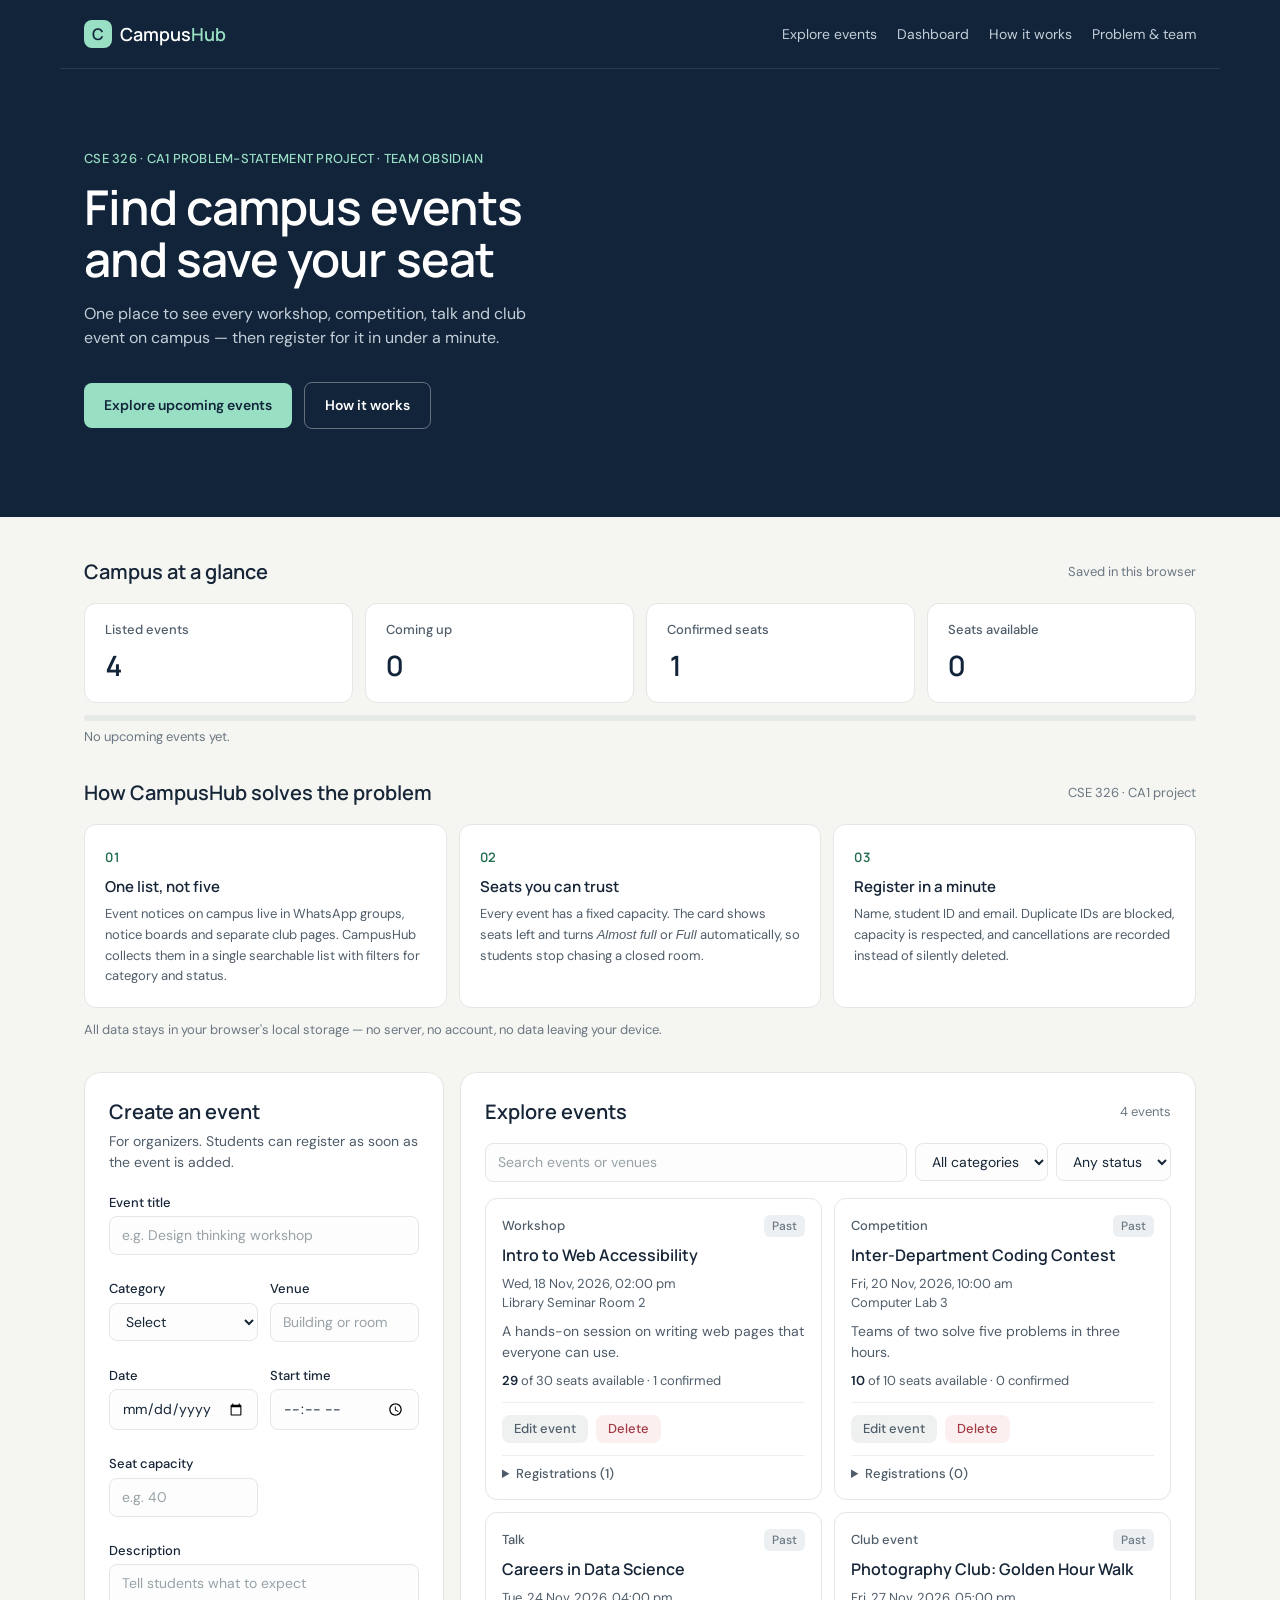
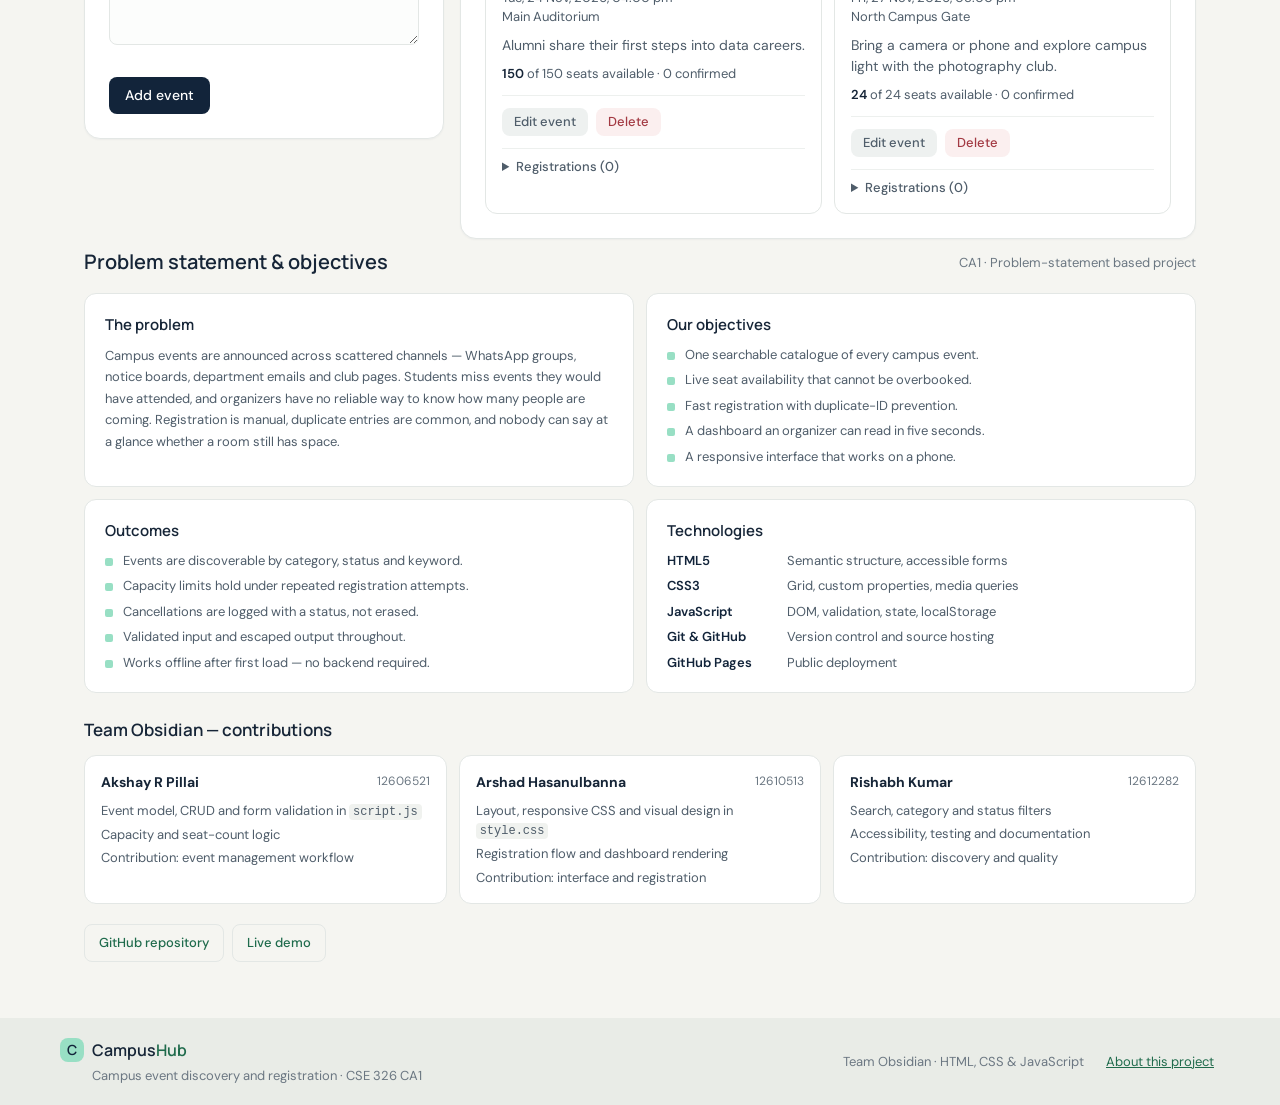
==== commit 86af50e5: "feat: add evaluator-facing project brief and complete codebase guide - index.html: nav links, hero e" ====
--- a/index.html
+++ b/index.html
@@ -14,23 +14,32 @@
 <body>
 
   <!-- Header: navigation bar and hero -->
-  <header class="site-header">
+  <header class="site-header" id="page-top">
     <nav class="nav">
-      <a class="brand" href="#top"><span class="brand-mark">C</span><span>Campus<span class="brand-light">Hub</span></span></a>
-      <a class="nav-link" href="#events">Explore events</a>
+      <a class="brand" href="#page-top"><span class="brand-mark">C</span><span>Campus<span class="brand-light">Hub</span></span></a>
+      <div class="nav-links">
+        <a class="nav-link" href="#events">Explore events</a>
+        <a class="nav-link" href="#dashboard">Dashboard</a>
+        <a class="nav-link" href="#how-it-works">How it works</a>
+        <a class="nav-link" href="#problem">Problem &amp; team</a>
+      </div>
     </nav>
 
     <div class="hero" id="top">
+      <p class="hero-eyebrow">CSE 326 · CA1 Problem-Statement Project · Team Obsidian</p>
       <h1>Find campus events<br>and save your seat</h1>
-      <p class="hero-copy">Workshops, competitions, talks and club events from across campus. See what's coming up and register with your student ID.</p>
-      <a class="hero-button" href="#events">Explore upcoming events</a>
+      <p class="hero-copy">One place to see every workshop, competition, talk and club event on campus — then register for it in under a minute.</p>
+      <div class="hero-actions">
+        <a class="hero-button" href="#events">Explore upcoming events</a>
+        <a class="hero-button hero-button-ghost" href="#how-it-works">How it works</a>
+      </div>
     </div>
   </header>
 
   <main class="page-shell">
 
     <!-- Dashboard: quick numbers about all events -->
-    <section class="dashboard" aria-labelledby="dashboard-heading">
+    <section class="dashboard" id="dashboard" aria-labelledby="dashboard-heading">
       <div class="section-heading">
         <h2 id="dashboard-heading">Campus at a glance</h2>
         <span class="note">Saved in this browser</span>
@@ -53,6 +62,34 @@
           <dd id="stat-seats">0</dd>
         </div>
       </dl>
+      <div class="capacity-bar" aria-hidden="true"><span id="stat-bar"></span></div>
+      <p class="note" id="stat-caption">No seats booked yet.</p>
+    </section>
+
+    <!-- Three-step explainer: problem, solution, workflow -->
+    <section class="how" id="how-it-works" aria-labelledby="how-heading">
+      <div class="section-heading">
+        <h2 id="how-heading">How CampusHub solves the problem</h2>
+        <span class="note">CSE 326 · CA1 project</span>
+      </div>
+      <ol class="steps">
+        <li class="step">
+          <span class="step-num">01</span>
+          <h3>One list, not five</h3>
+          <p>Event notices on campus live in WhatsApp groups, notice boards and separate club pages. CampusHub collects them in a single searchable list with filters for category and status.</p>
+        </li>
+        <li class="step">
+          <span class="step-num">02</span>
+          <h3>Seats you can trust</h3>
+          <p>Every event has a fixed capacity. The card shows seats left and turns <em>Almost full</em> or <em>Full</em> automatically, so students stop chasing a closed room.</p>
+        </li>
+        <li class="step">
+          <span class="step-num">03</span>
+          <h3>Register in a minute</h3>
+          <p>Name, student ID and email. Duplicate IDs are blocked, capacity is respected, and cancellations are recorded instead of silently deleted.</p>
+        </li>
+      </ol>
+      <p class="note how-note">All data stays in your browser's local storage — no server, no account, no data leaving your device.</p>
     </section>
 
     <section class="content-grid" aria-label="Manage and discover events">
@@ -149,15 +186,96 @@
       </section>
 
     </section>
+
+    <!-- Problem statement, objectives and outcomes for the evaluator -->
+    <section class="brief" id="problem" aria-labelledby="problem-heading">
+      <div class="section-heading">
+        <h2 id="problem-heading">Problem statement &amp; objectives</h2>
+        <span class="note">CA1 · Problem-statement based project</span>
+      </div>
+
+      <div class="brief-grid">
+        <article class="brief-card">
+          <h3>The problem</h3>
+          <p>Campus events are announced across scattered channels — WhatsApp groups, notice boards, department emails and club pages. Students miss events they would have attended, and organizers have no reliable way to know how many people are coming. Registration is manual, duplicate entries are common, and nobody can say at a glance whether a room still has space.</p>
+        </article>
+
+        <article class="brief-card">
+          <h3>Our objectives</h3>
+          <ul class="check-list">
+            <li>One searchable catalogue of every campus event.</li>
+            <li>Live seat availability that cannot be overbooked.</li>
+            <li>Fast registration with duplicate-ID prevention.</li>
+            <li>A dashboard an organizer can read in five seconds.</li>
+            <li>A responsive interface that works on a phone.</li>
+          </ul>
+        </article>
+
+        <article class="brief-card">
+          <h3>Outcomes</h3>
+          <ul class="check-list">
+            <li>Events are discoverable by category, status and keyword.</li>
+            <li>Capacity limits hold under repeated registration attempts.</li>
+            <li>Cancellations are logged with a status, not erased.</li>
+            <li>Validated input and escaped output throughout.</li>
+            <li>Works offline after first load — no backend required.</li>
+          </ul>
+        </article>
+
+        <article class="brief-card">
+          <h3>Technologies</h3>
+          <ul class="tech-list">
+            <li><span>HTML5</span> Semantic structure, accessible forms</li>
+            <li><span>CSS3</span> Grid, custom properties, media queries</li>
+            <li><span>JavaScript</span> DOM, validation, state, localStorage</li>
+            <li><span>Git &amp; GitHub</span> Version control and source hosting</li>
+            <li><span>GitHub Pages</span> Public deployment</li>
+          </ul>
+        </article>
+      </div>
+
+      <h3 class="team-heading" id="team-heading">Team Obsidian — contributions</h3>
+      <div class="team-grid">
+        <article class="member">
+          <h4>Akshay R Pillai <span>12606521</span></h4>
+          <ul>
+            <li>Event model, CRUD and form validation in <code>script.js</code></li>
+            <li>Capacity and seat-count logic</li>
+            <li>Contribution: event management workflow</li>
+          </ul>
+        </article>
+        <article class="member">
+          <h4>Arshad Hasanulbanna <span>12610513</span></h4>
+          <ul>
+            <li>Layout, responsive CSS and visual design in <code>style.css</code></li>
+            <li>Registration flow and dashboard rendering</li>
+            <li>Contribution: interface and registration</li>
+          </ul>
+        </article>
+        <article class="member">
+          <h4>Rishabh Kumar <span>12612282</span></h4>
+          <ul>
+            <li>Search, category and status filters</li>
+            <li>Accessibility, testing and documentation</li>
+            <li>Contribution: discovery and quality</li>
+          </ul>
+        </article>
+      </div>
+
+      <p class="brief-links">
+        <a href="https://github.com/arshadhassan5615-sketch/Campus-Event-Discovery-Registration-Hub" target="_blank" rel="noopener">GitHub repository</a>
+        <a href="https://arshadhassan5615-sketch.github.io/Campus-Event-Discovery-Registration-Hub/" target="_blank" rel="noopener">Live demo</a>
+      </p>
+    </section>
   </main>
 
   <footer class="site-footer">
     <div>
-      <a class="brand footer-brand" href="#top"><span class="brand-mark">C</span><span>Campus<span class="brand-light">Hub</span></span></a>
-      <p>Campus event discovery and registration</p>
+      <a class="brand footer-brand" href="#page-top"><span class="brand-mark">C</span><span>Campus<span class="brand-light">Hub</span></span></a>
+      <p>Campus event discovery and registration · CSE 326 CA1</p>
     </div>
     <div class="footer-right">
-      <span>CSE 326 · Team Obsidian</span>
+      <span>Team Obsidian · HTML, CSS &amp; JavaScript</span>
       <button type="button" class="footer-link" id="open-about">About this project</button>
     </div>
   </footer>
@@ -176,7 +294,13 @@
         </div>
         <button class="icon-btn" type="button" id="close-about" aria-label="Close">×</button>
       </div>
-      <p>A responsive campus event discovery and registration hub for workshops, competitions, talks and club events.</p>
+      <p>A responsive campus event discovery and registration hub for workshops, competitions, talks and club events. Built as the CA1 problem-statement project for CSE 326.</p>
+      <h3>Problem in one line</h3>
+      <p>Campus events are scattered across WhatsApp groups, notice boards and club pages, so students miss them and organizers cannot track seats.</p>
+      <h3>What the app does</h3>
+      <p>Lists every event in one place, shows live seat availability, prevents overbooking and duplicate registrations, and records cancellations instead of deleting them.</p>
+      <h3>Technologies used</h3>
+      <p>HTML5 for structure, CSS3 Grid and media queries for the responsive layout, and vanilla JavaScript for state, validation and localStorage persistence. Hosted on GitHub Pages.</p>
       <h3>Team Obsidian</h3>
       <ul class="team-list">
         <li>Akshay R Pillai <span>12606521</span></li>
@@ -184,9 +308,14 @@
         <li>Rishabh Kumar <span>12612282</span></li>
       </ul>
       <p class="modal-note">Built with HTML, CSS and JavaScript. Event data is saved in this browser; it is not shared between devices.</p>
+      <p class="modal-links">
+        <a href="https://github.com/arshadhassan5615-sketch/Campus-Event-Discovery-Registration-Hub" target="_blank" rel="noopener">Repository</a>
+        <a href="https://arshadhassan5615-sketch.github.io/Campus-Event-Discovery-Registration-Hub/" target="_blank" rel="noopener">Live demo</a>
+      </p>
     </section>
   </div>
 
   <script src="script.js"></script>
+  
 </body>
 </html>
--- a/style.css
+++ b/style.css
@@ -118,6 +118,12 @@
   text-decoration: none;
 }
 
+.nav-links {
+  display: flex;
+  align-items: center;
+  gap: 20px;
+}
+
 .nav-link:hover {
   color: var(--white);
 }
@@ -127,6 +133,22 @@
   max-width: 1160px;
   margin: 0 auto;
   padding: 80px 24px 88px;
+}
+
+.hero-eyebrow {
+  margin: 0 0 12px;
+  color: var(--mint);
+  font-size: 13px;
+  font-weight: 500;
+  letter-spacing: 0.02em;
+  text-transform: uppercase;
+}
+
+.hero-actions {
+  display: flex;
+  flex-wrap: wrap;
+  align-items: center;
+  gap: 12px;
 }
 
 .hero h1 {
@@ -159,6 +181,16 @@
   background: #b4efd9;
 }
 
+.hero-button-ghost {
+  border: 1px solid rgba(255, 255, 255, 0.35);
+  background: transparent;
+  color: var(--white);
+}
+
+.hero-button-ghost:hover {
+  background: rgba(255, 255, 255, 0.1);
+}
+
 /* ---------- Main content area ---------- */
 .page-shell {
   max-width: 1160px;
@@ -189,6 +221,7 @@
 /* ---------- Dashboard numbers ---------- */
 .dashboard {
   margin-bottom: 32px;
+  scroll-margin-top: 24px;
 }
 
 .stats {
@@ -218,6 +251,231 @@
   font-size: 28px;
   font-weight: 600;
   font-variant-numeric: tabular-nums;
+}
+
+/* ---------- Capacity bar under the dashboard ---------- */
+.capacity-bar {
+  height: 6px;
+  margin-top: 12px;
+  overflow: hidden;
+  border-radius: 99px;
+  background: #e6eae7;
+}
+
+.capacity-bar span {
+  display: block;
+  height: 100%;
+  width: 0;
+  border-radius: 99px;
+  background: var(--green);
+  transition: width 0.4s ease;
+}
+
+#stat-caption {
+  margin: 6px 0 0;
+}
+
+/* ---------- How it works: three steps ---------- */
+.how {
+  margin-bottom: 32px;
+  scroll-margin-top: 24px;
+}
+
+.steps {
+  display: grid;
+  grid-template-columns: repeat(3, 1fr);
+  gap: 12px;
+  margin: 0;
+  padding: 0;
+  list-style: none;
+  counter-reset: step;
+}
+
+.step {
+  padding: 20px;
+  border: 1px solid var(--border);
+  border-radius: 12px;
+  background: var(--white);
+}
+
+.step-num {
+  display: inline-block;
+  margin-bottom: 8px;
+  color: var(--green);
+  font-family: var(--heading-font);
+  font-size: 13px;
+  font-weight: 600;
+  letter-spacing: 0.06em;
+}
+
+.step h3 {
+  margin: 0 0 6px;
+  font-size: 15px;
+}
+
+.step p {
+  margin: 0;
+  color: var(--text-light);
+  font-size: 13px;
+  line-height: 1.6;
+}
+
+.how-note {
+  margin: 12px 0 0;
+}
+
+/* ---------- Problem statement, team and technologies ---------- */
+.brief {
+  margin-top: 8px;
+  scroll-margin-top: 24px;
+}
+
+.brief-grid {
+  display: grid;
+  grid-template-columns: repeat(2, 1fr);
+  gap: 12px;
+}
+
+.brief-card {
+  padding: 20px;
+  border: 1px solid var(--border);
+  border-radius: 12px;
+  background: var(--white);
+}
+
+.brief-card h3 {
+  margin: 0 0 8px;
+  font-size: 15px;
+}
+
+.brief-card p {
+  margin: 0;
+  color: var(--text-light);
+  font-size: 13px;
+  line-height: 1.65;
+}
+
+.check-list,
+.tech-list {
+  display: grid;
+  gap: 6px;
+  margin: 0;
+  padding: 0;
+  list-style: none;
+  color: var(--text-light);
+  font-size: 13px;
+}
+
+.check-list li {
+  position: relative;
+  padding-left: 18px;
+}
+
+.check-list li::before {
+  content: "";
+  position: absolute;
+  top: 7px;
+  left: 0;
+  width: 8px;
+  height: 8px;
+  border-radius: 2px;
+  background: var(--mint);
+}
+
+.tech-list li {
+  display: flex;
+  flex-wrap: wrap;
+  gap: 8px;
+  align-items: baseline;
+}
+
+.tech-list span {
+  min-width: 112px;
+  color: var(--navy);
+  font-weight: 600;
+}
+
+.team-heading {
+  margin: 24px 0 12px;
+  font-size: 17px;
+  scroll-margin-top: 24px;
+}
+
+.team-grid {
+  display: grid;
+  grid-template-columns: repeat(3, 1fr);
+  gap: 12px;
+}
+
+.member {
+  padding: 16px;
+  border: 1px solid var(--border);
+  border-radius: 12px;
+  background: var(--white);
+}
+
+.member h4 {
+  margin: 0 0 8px;
+  display: flex;
+  flex-wrap: wrap;
+  justify-content: space-between;
+  gap: 8px;
+  font-size: 14px;
+}
+
+.member h4 span {
+  color: var(--text-muted);
+  font-size: 12px;
+  font-weight: 400;
+  font-variant-numeric: tabular-nums;
+}
+
+.member ul {
+  display: grid;
+  gap: 4px;
+  margin: 0;
+  padding: 0;
+  list-style: none;
+  color: var(--text-light);
+  font-size: 13px;
+}
+
+.member code {
+  padding: 1px 4px;
+  border-radius: 4px;
+  background: #f0f2ef;
+  font-size: 12px;
+}
+
+.brief-links {
+  display: flex;
+  flex-wrap: wrap;
+  gap: 8px;
+  margin: 20px 0 0;
+}
+
+.brief-links a,
+.modal-links a {
+  display: inline-block;
+  padding: 8px 14px;
+  border: 1px solid var(--border);
+  border-radius: 8px;
+  color: var(--green);
+  font-size: 13px;
+  font-weight: 500;
+  text-decoration: none;
+}
+
+.brief-links a:hover,
+.modal-links a:hover {
+  border-color: #c6ddd0;
+  background: #f5f7f5;
+}
+
+.modal-links {
+  display: flex;
+  gap: 8px;
+  margin: 12px 0 0;
 }
 
 /* ---------- Two columns: form and event list ---------- */
@@ -735,12 +993,36 @@
   .form-panel {
     position: static;
   }
+
+  .steps,
+  .team-grid {
+    grid-template-columns: 1fr 1fr;
+  }
+
+  .steps .step:last-child,
+  .team-grid .member:last-child {
+    grid-column: 1 / -1;
+  }
+
+  .nav-links {
+    gap: 14px;
+  }
 }
 
 /* ---------- Mobile ---------- */
 @media (max-width: 620px) {
   .nav {
     padding: 16px;
+    flex-wrap: wrap;
+    gap: 10px;
+  }
+
+  .nav-links {
+    width: 100%;
+    overflow-x: auto;
+    gap: 16px;
+    padding-bottom: 2px;
+    white-space: nowrap;
   }
 
   .hero {
@@ -769,6 +1051,22 @@
   }
 
   .panel {
+    padding: 16px;
+  }
+
+  .brief-grid,
+  .steps,
+  .team-grid {
+    grid-template-columns: 1fr;
+  }
+
+  .steps .step:last-child,
+  .team-grid .member:last-child {
+    grid-column: auto;
+  }
+
+  .step,
+  .brief-card {
     padding: 16px;
   }
 
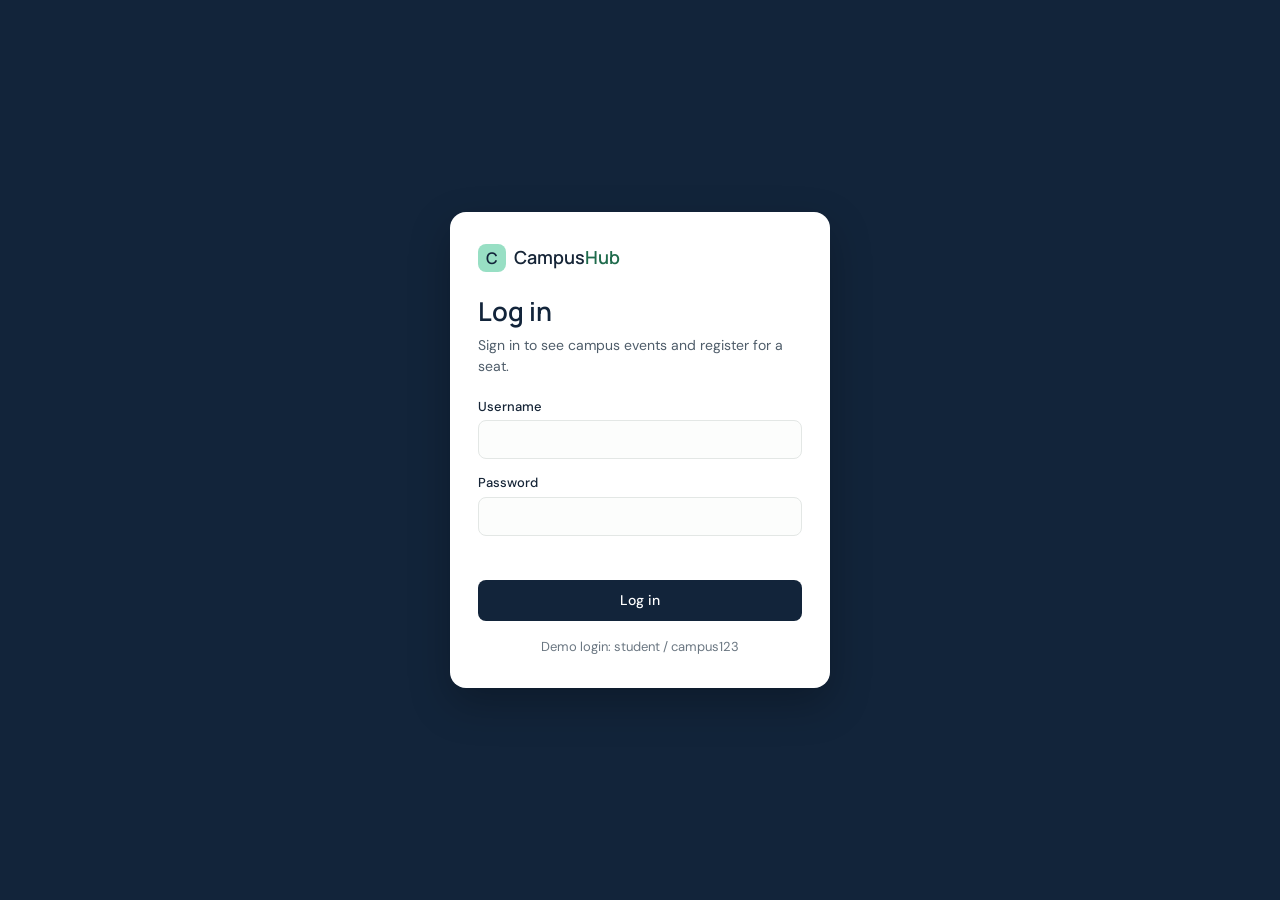
==== commit 6bf9b48e: "feat: add login and thank-you pages linked to event hub - Add login.html/login.js: username and pass" ====
--- a/index.html
+++ b/index.html
@@ -10,6 +10,12 @@
   <link rel="preconnect" href="https://fonts.gstatic.com" crossorigin>
   <link href="https://fonts.googleapis.com/css2?family=DM+Sans:wght@400;500;600&family=Manrope:wght@600&display=swap" rel="stylesheet">
   <link rel="stylesheet" href="style.css">
+  <script>
+    // Only logged-in users can see the main page. Otherwise go to the login page.
+    if (!sessionStorage.getItem('campusHubUser')) {
+      window.location.replace('login.html');
+    }
+  </script>
 </head>
 <body>
 
@@ -22,6 +28,10 @@
         <a class="nav-link" href="#dashboard">Dashboard</a>
         <a class="nav-link" href="#how-it-works">How it works</a>
         <a class="nav-link" href="#problem">Problem &amp; team</a>
+      </div>
+      <div class="nav-user">
+        <span id="nav-user-name"></span>
+        <button class="nav-logout" id="logout-button" type="button">Log out</button>
       </div>
     </nav>
 
--- a/style.css
+++ b/style.css
@@ -126,6 +126,29 @@
 
 .nav-link:hover {
   color: var(--white);
+}
+
+/* Signed-in name and log out button in the header */
+.nav-user {
+  display: flex;
+  align-items: center;
+  gap: 12px;
+  color: #c4ced8;
+  font-size: 13px;
+}
+
+.nav-logout {
+  padding: 6px 12px;
+  border: 1px solid rgba(255, 255, 255, 0.35);
+  border-radius: 8px;
+  background: transparent;
+  color: var(--white);
+  font-size: 13px;
+  cursor: pointer;
+}
+
+.nav-logout:hover {
+  background: rgba(255, 255, 255, 0.1);
 }
 
 /* ---------- Hero ---------- */
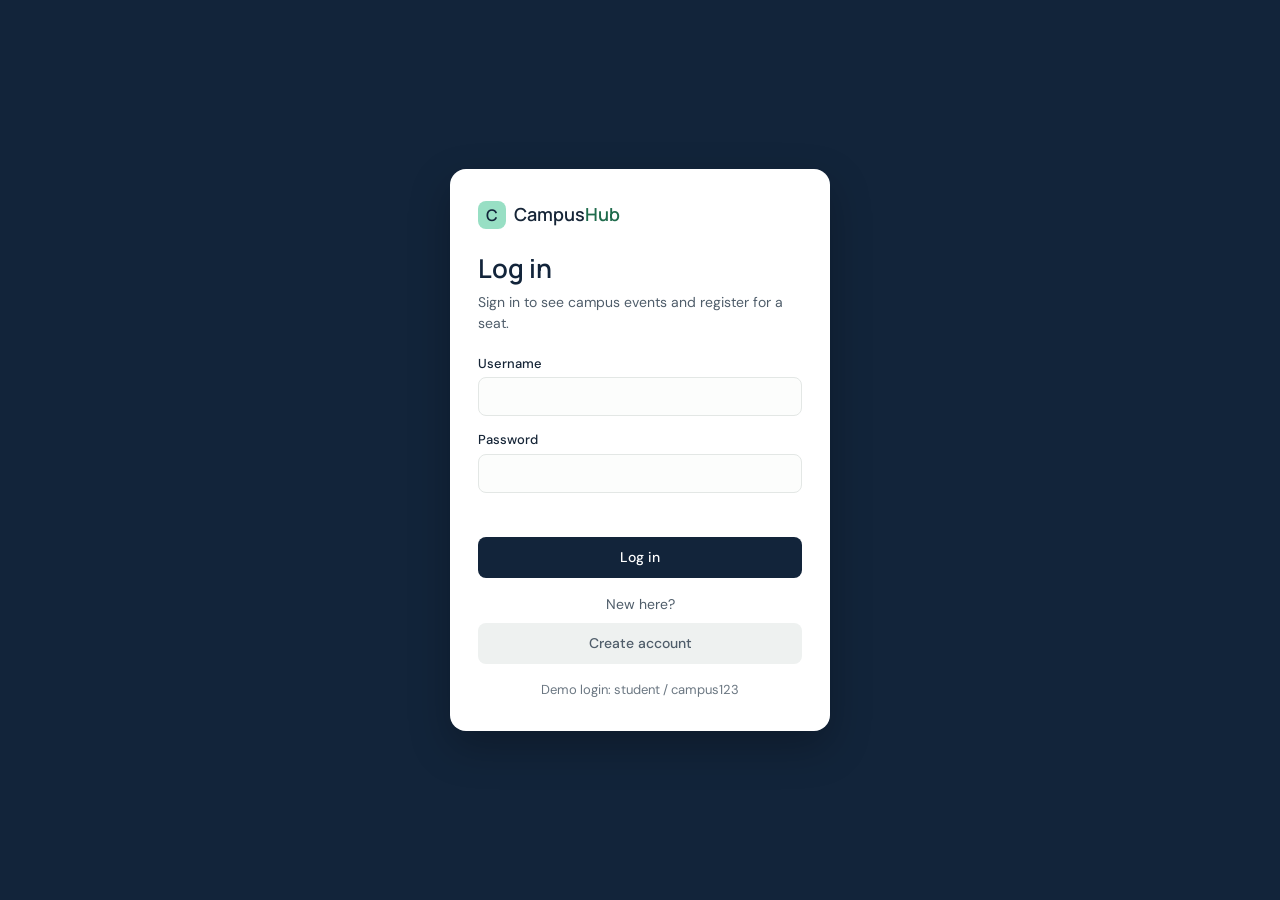
==== commit 8ab0adc4: "docs: update team contributions and remove storage notes on index page - Remove the "Saved in this b" ====
--- a/index.html
+++ b/index.html
@@ -52,7 +52,6 @@
     <section class="dashboard" id="dashboard" aria-labelledby="dashboard-heading">
       <div class="section-heading">
         <h2 id="dashboard-heading">Campus at a glance</h2>
-        <span class="note">Saved in this browser</span>
       </div>
       <dl class="stats">
         <div class="stat">
@@ -99,7 +98,6 @@
           <p>Name, student ID and email. Duplicate IDs are blocked, capacity is respected, and cancellations are recorded instead of silently deleted.</p>
         </li>
       </ol>
-      <p class="note how-note">All data stays in your browser's local storage — no server, no account, no data leaving your device.</p>
     </section>
 
     <section class="content-grid" aria-label="Manage and discover events">
@@ -249,25 +247,29 @@
         <article class="member">
           <h4>Akshay R Pillai <span>12606521</span></h4>
           <ul>
-            <li>Event model, CRUD and form validation in <code>script.js</code></li>
-            <li>Capacity and seat-count logic</li>
-            <li>Contribution: event management workflow</li>
+            <li>Role: CSS (styling and responsive layout)</li>
+            <li>Files: <code>style.css</code>, <code>auth.css</code></li>
+            <li>Styled the whole site: colours, fonts, cards, buttons and header</li>
+            <li>Made the layout work on phones, tablets and desktops</li>
+            <li>Styled the login, create account and thank-you pages</li>
           </ul>
         </article>
         <article class="member">
           <h4>Arshad Hasanulbanna <span>12610513</span></h4>
           <ul>
-            <li>Layout, responsive CSS and visual design in <code>style.css</code></li>
-            <li>Registration flow and dashboard rendering</li>
-            <li>Contribution: interface and registration</li>
+            <li>Role: HTML (page structure and forms)</li>
+            <li>Files: <code>index.html</code>, <code>login.html</code>, <code>thanks.html</code></li>
+            <li>Built the main event page: dashboard, steps, event list and problem section</li>
+            <li>Built the login, create account and thank-you pages with labelled forms</li>
           </ul>
         </article>
         <article class="member">
           <h4>Rishabh Kumar <span>12612282</span></h4>
           <ul>
-            <li>Search, category and status filters</li>
-            <li>Accessibility, testing and documentation</li>
-            <li>Contribution: discovery and quality</li>
+            <li>Role: JavaScript (logic and interactivity)</li>
+            <li>Files: <code>script.js</code>, <code>login.js</code>, <code>thanks.js</code></li>
+            <li>Event create, edit and delete, validation, search and filters, and registration in <code>script.js</code></li>
+            <li>Login, create account, log out and the thank-you page in <code>login.js</code> and <code>thanks.js</code></li>
           </ul>
         </article>
       </div>
